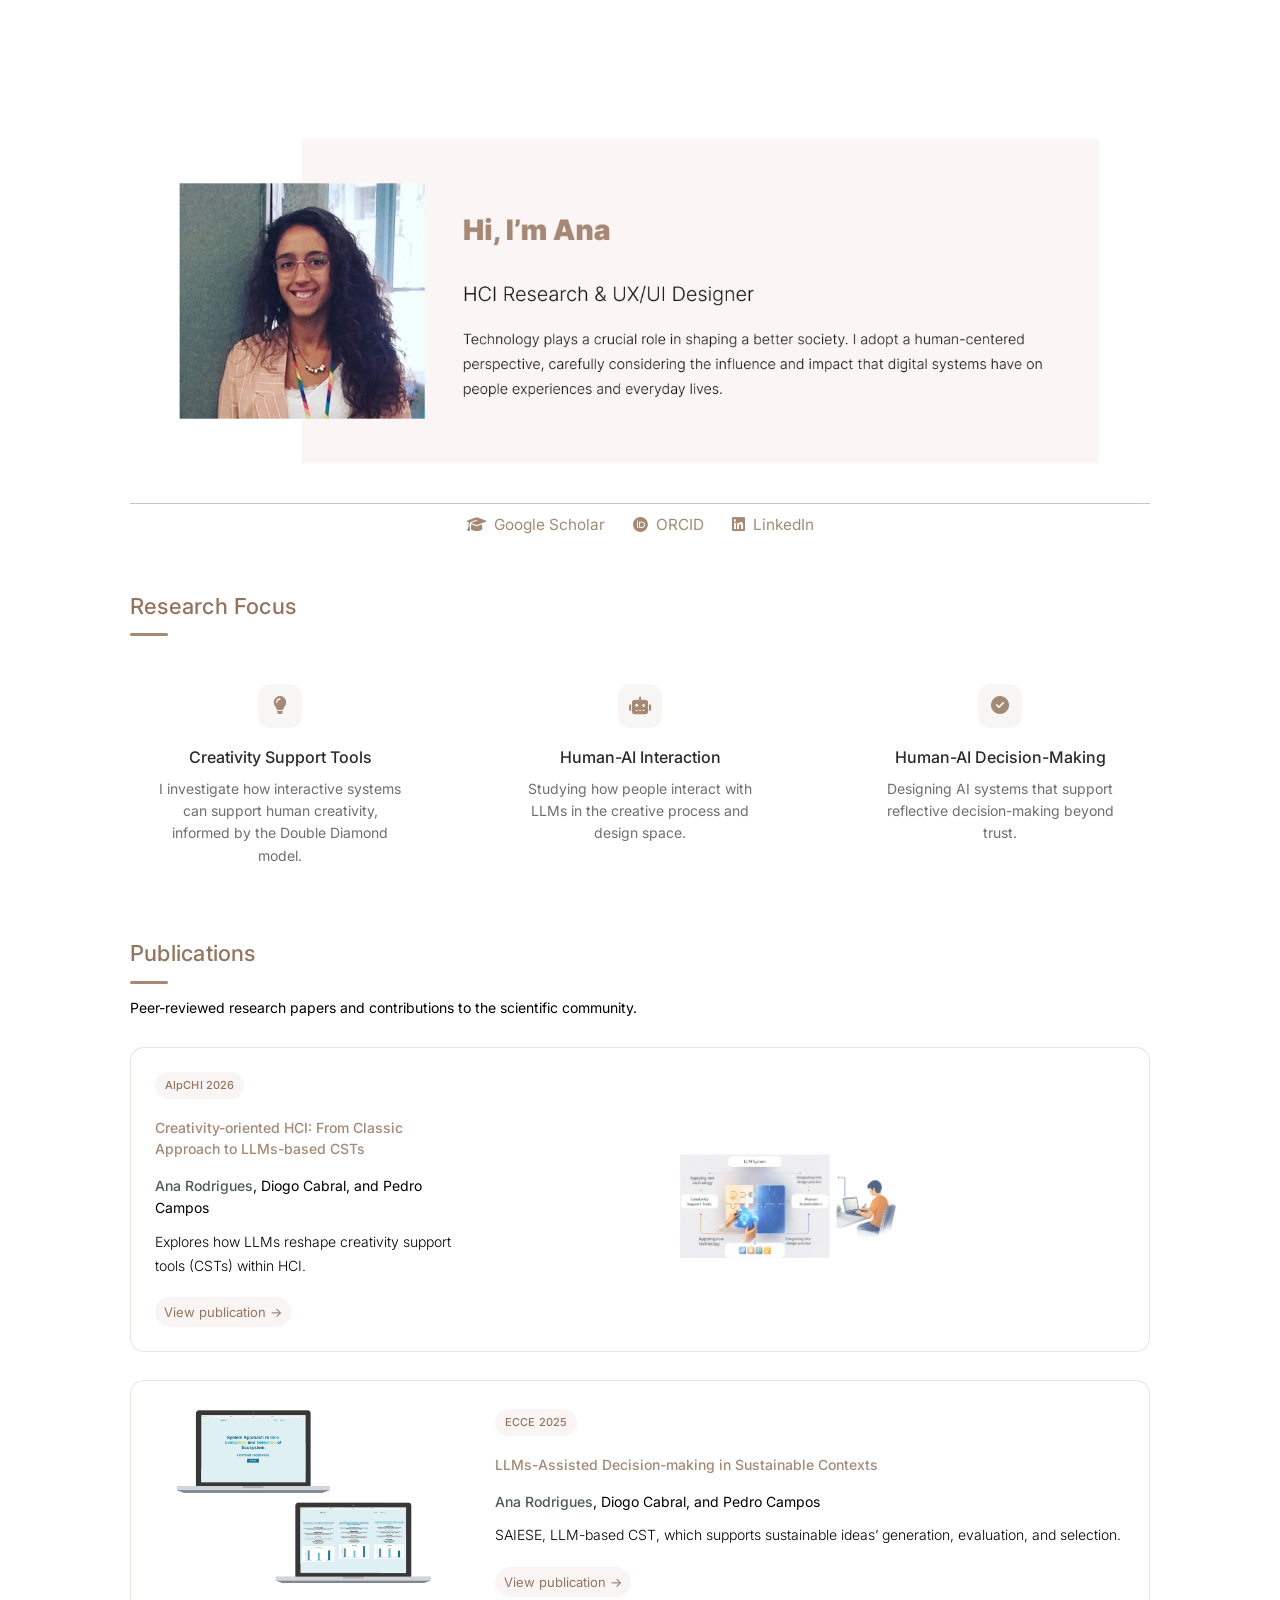
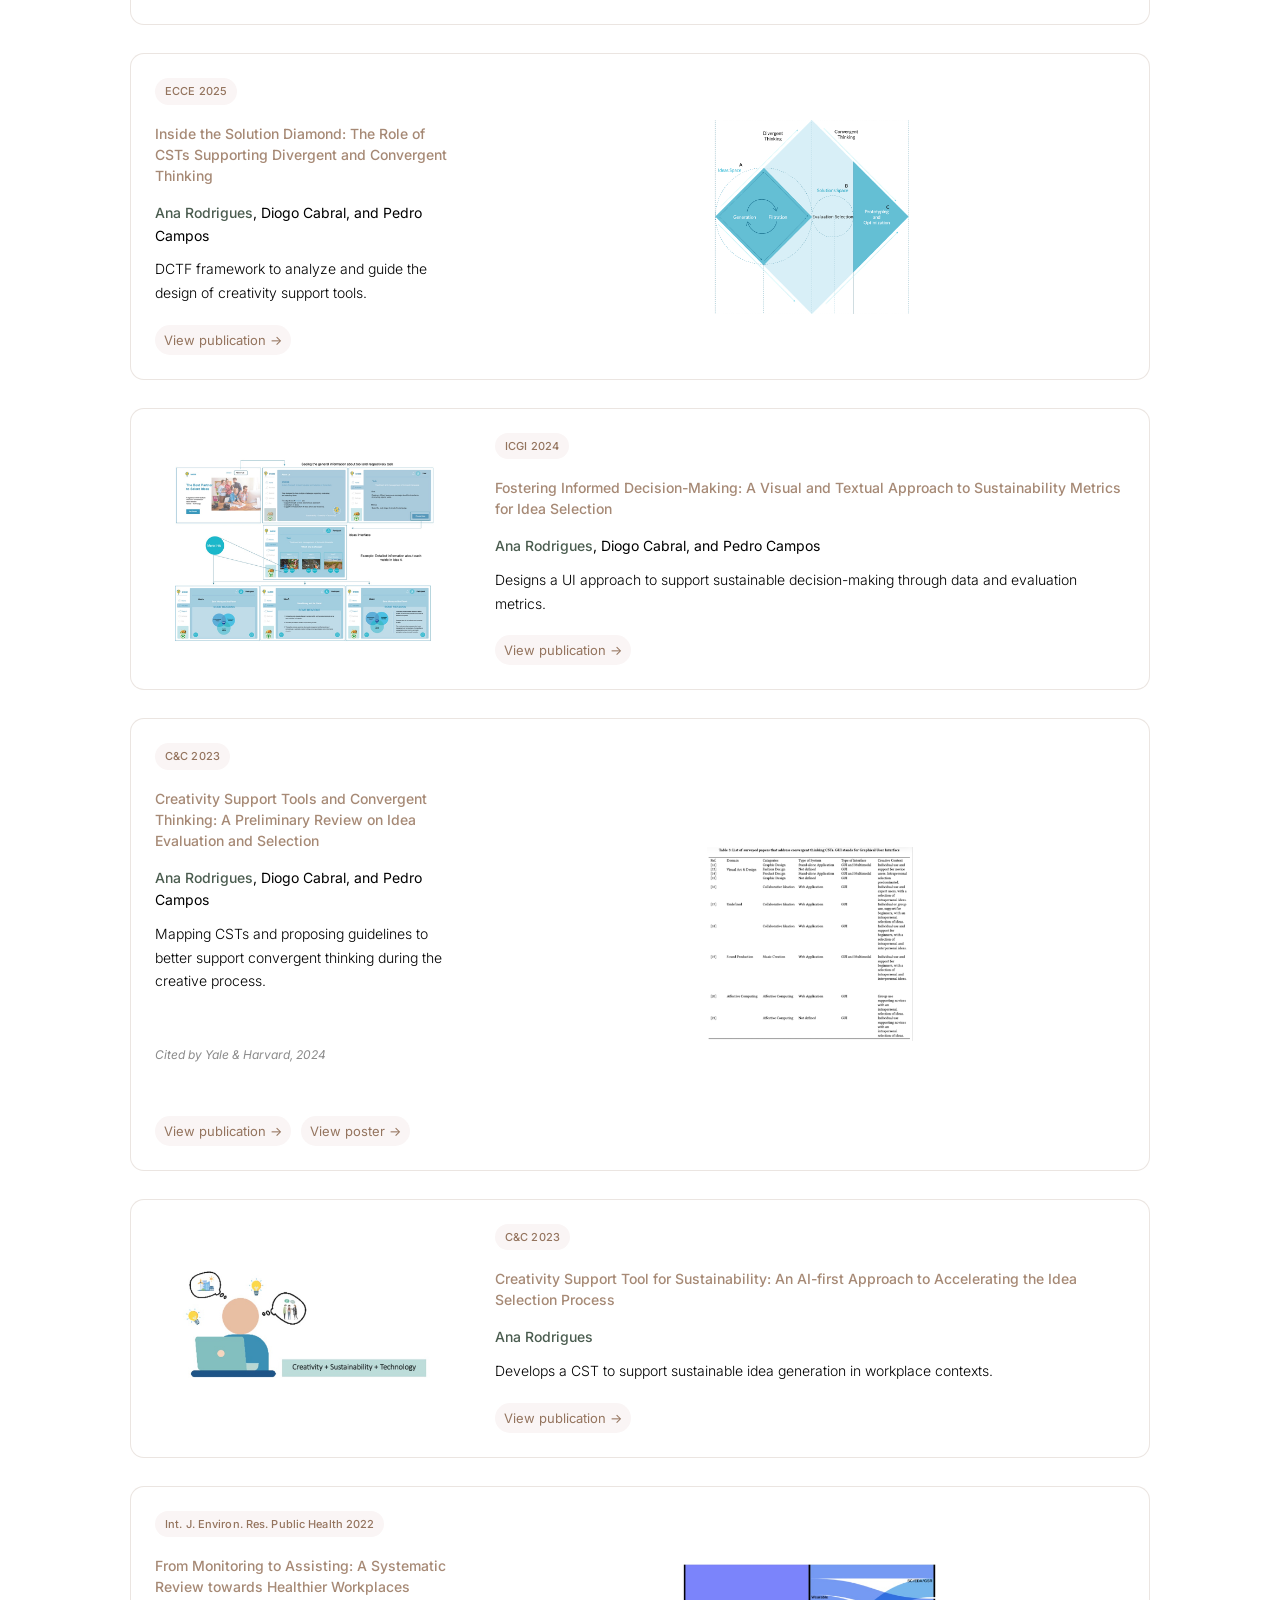
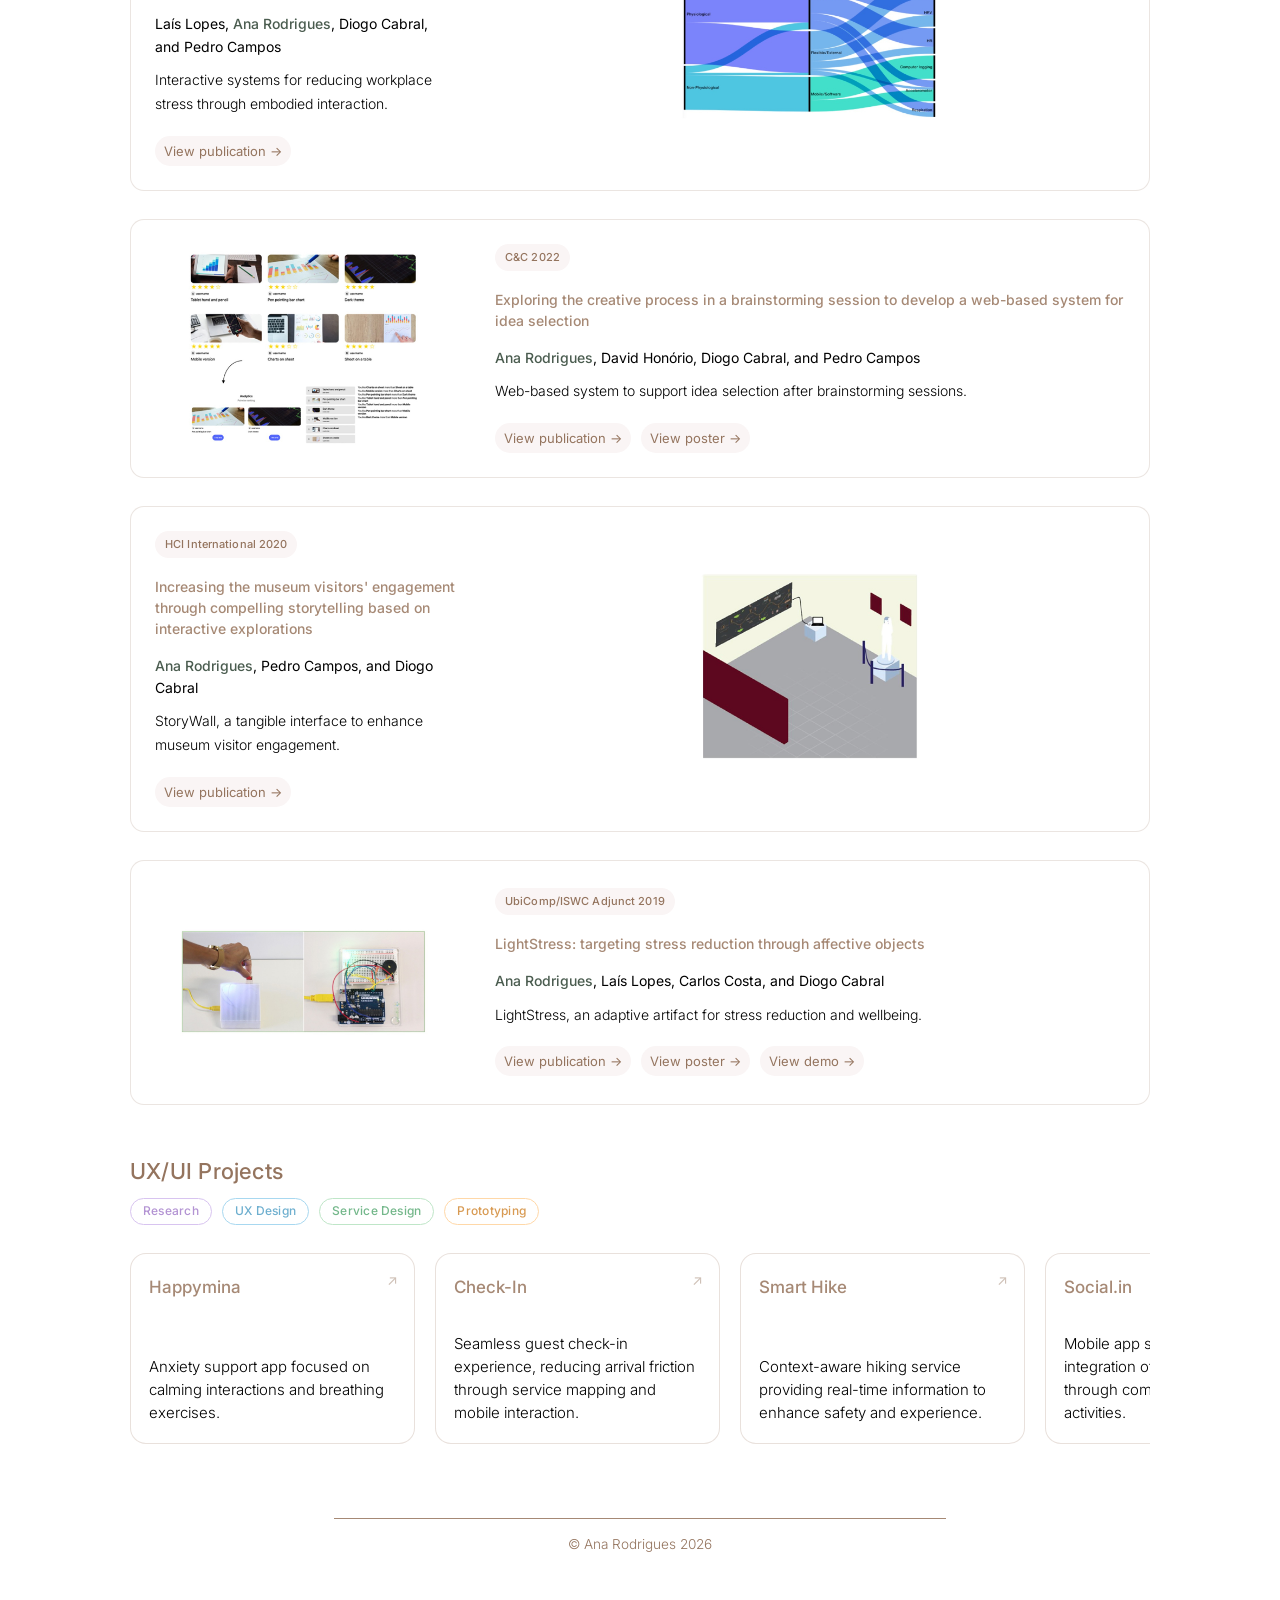
==== index.html @ 6deb4f83 "Update index.html" ====
<!DOCTYPE html>
<html lang="en">
<head>
<meta charset="UTF-8">
<meta name="viewport" content="width=device-width, initial-scale=1.0">

<link rel="icon" type="image/png" href="/favicon.png">

<title>Ana Rodrigues</title>

<link rel="stylesheet" href="https://cdnjs.cloudflare.com/ajax/libs/font-awesome/6.5.0/css/all.min.css">
<link href="https://fonts.googleapis.com/css2?family=Inter:wght@200;300;400;500;600&display=swap" rel="stylesheet">

<style>
*{
  box-sizing: border-box;
}

body{
  font-family: "Inter", sans-serif;
  font-weight: 400;
  color: #2b2b2b;
  max-width: 1100px;
  margin: 0 auto;
  padding: 70px 40px 90px;
  line-height: 1.7;
  background-color: #ffffff;
}

.container{
  padding: 0;
}

.bio-image{
  width: 100%;
  display: flex;
  justify-content: center;
  margin-bottom: 10px;
}

.bio-image img{
  max-width: 100%;
  height: auto;
  display: block;
  border-radius: 8px;
}

.social-links{
  display: flex;
  justify-content: center;
  align-items: center;
  gap: 28px;
  margin-top: 6px;
  margin-bottom: 50px;
  padding-top: 8px;
  border-top: 1px solid rgba(166, 137, 117, 0.5);
  font-size: 0.96rem;
  flex-wrap: wrap;
}

.social-links a{
  display: flex;
  align-items: center;
  gap: 8px;
  text-decoration: none;
  color: #A68975;
  transition: opacity 0.2s ease, transform 0.15s ease;
}

.social-links a:hover{
  opacity: 0.75;
  transform: translateY(-2px);
}

.social-links i{
  color: #A68975;
}

.research-focus{
  margin-top: 80px;
}

.research-grid{
  display: grid;
  grid-template-columns: repeat(3, 1fr);
  gap: 60px;
  margin-top: 30px;
  margin-bottom: 50px;
}

.research-item{
  text-align: center;
  padding: 18px 22px;
}

.research-icon{
  width: 44px;
  height: 44px;
  margin: 0 auto 12px auto;
  border-radius: 12px;
  background: rgba(166, 137, 117, 0.08);
  display: flex;
  align-items: center;
  justify-content: center;
}

.research-icon i{
  font-size: 18px;
  color: #A68975;
}

.research-item h3{
  /*margin: 12px 0 8px 0;*/
  font-size: 16px;
  font-weight: 500;
  color: #2b2b2b;
  margin-bottom: 6px;
}

.research-item p{
  font-size: 14px;
  color: #6f6f6f;
  line-height: 1.6;
  max-width: 260px;
  margin: 0 auto; 
}
  
.section{
  margin-top: 8px;
  margin-top: 20px;
}

h2{
  margin-top: 48px;
  margin-bottom: 8px;
  color: #94745E;
  font-size: 22px;
  font-weight: 500;
  letter-spacing: 0.01em;
}

.section-title-line{
  width: 38px;
  height: 3px;
  background: #A68975;
  margin: 0px 0 12px 0;
  border-radius: 2px;
  }

p{
  margin-bottom: 16px;
}

.publications-intro{
  /*max-width: 360px;*/
  margin: 0 0 28px 0;
  font-size: 14px;
  line-height: 1.7;
  color: #000;
}

.publication-item{
  display: grid;
  grid-template-columns: 300px 1fr;
  gap: 40px;
  align-items: center;
  margin: 0 0 28px 0;
  padding: 24px;
  border: 1px solid rgba(166, 137, 117, 0.22);
  border-radius: 14px;
  background: #ffffff;
}
  
.publication-item:nth-of-type(even) .publication-image{
  order: 2;
}

.publication-item:nth-of-type(even) .publication-text{
  order: 1;
}

.publication-image{
  display: flex;
  justify-content: center;
  align-items: center;
  min-height: 180px;
}

.publication-image img{
  width: 260px;
  max-width: 100%;
  height: auto;
}

.publication-text{
  display: flex;
  flex-direction: column;
  justify-content: center;
  gap: 6px;
}

.publication-title{
  margin: 0 0 10px 0;
  font-size: 14px;
  font-weight: 500;
  color: #A68975;
  line-height: 1.5;
}

.publication-authors{
  margin: 0 0 4px 0;
  font-size: 14px;
  font-weight: 400;
  color: #000000;
  line-height: 1.6;
}

.publication-authors .me{
  color: #4a5c4f;
  font-weight: 500;
}

.publication-venue{
  display: inline-block;
  width: fit-content;
  margin: 0 0 12px 0;
  padding: 4px 10px;
  border-radius: 999px;
  background: #FAF5F5;
  color: #94745E;
  font-size: 11px;
  font-weight: 500;
  letter-spacing: 0.01em;
}

.publication-description{
  margin: 0 0 14px 0;
  font-size: 14px;
  font-weight: 300;
  line-height: 1.7;
  color: #000000;
}

.publication-links{
  display: flex;
  gap: 10px;
  flex-wrap: wrap;
  align-items: center;
}

.publication-links a{
  font-size: 13px;
  text-decoration: none;
  padding: 4px 9px;
  border-radius: 20px;
  background: #FAF5F5;
  color: #94745E;
  transition: background 0.2s ease, transform 0.2s ease;
}

.publication-links a:hover{
  background: #efe8e3;
  transform: translateY(-1px);
}

.citation-note{
  display: inline-block;
  margin: 0 0 12px 0;
  font-size: 12px;
  line-height: 1.5;
  font-style: italic;
  color: #8b8b8b;
  text-decoration: none;
}

.projects-tags-top{
  display: flex;
  gap: 10px;
  flex-wrap: wrap;
  margin-bottom: 22px;
}

.tag-label{
  position: relative;
  display: inline-flex;
  align-items: center;
  padding: 5px 12px;
  border-radius: 999px;
  font-size: 12px;
  font-weight: 500;
  letter-spacing: 0.02em;
  border: 1px solid;
  background: transparent;
  line-height: 1.2;
  cursor: default;
}

.tag-research{
  color: #B393D3;
  border-color: #D8C4F0;
}

.tag-design{
  color: #6EAFCF;
  border-color: #A8D8F0;
}

.tag-service{
  color: #73B78A;
  border-color: #BFE6C8;
}

.tag-prototype{
  color: #D89A52;
  border-color: #FFD8A8;
}

.tag-tooltip{
  position: absolute;
  top: calc(100% + 8px);
  left: 50%;
  transform: translateX(-50%);
  background: #2b2b2b;
  color: #ffffff;
  font-size: 11px;
  font-weight: 400;
  line-height: 1.4;
  padding: 8px 10px;
  border-radius: 8px;
  white-space: nowrap;
  opacity: 0;
  visibility: hidden;
  pointer-events: none;
  transition: opacity 0.2s ease, visibility 0.2s ease;
  z-index: 10;
}

.tag-tooltip::before{
  content: "";
  position: absolute;
  bottom: 100%;
  left: 50%;
  transform: translateX(-50%);
  border-width: 5px;
  border-style: solid;
  border-color: transparent transparent #2b2b2b transparent;
}

.tag-label:hover .tag-tooltip{
  opacity: 1;
  visibility: visible;
}

.projects-grid{
  display: flex;
  gap: 20px;
  overflow-x: auto;
  padding: 6px 4px 14px 4px;
  scroll-snap-type: x mandatory;
  scrollbar-width: none;
  cursor: grab;
}

.projects-grid:active{
  cursor: grabbing;
}

.projects-grid::-webkit-scrollbar{
  display: none;
}

.project-card{
  min-width: 285px;
  max-width: 285px;
  min-height: 180px;
  flex: 0 0 auto;
  scroll-snap-align: start;
  padding: 22px 18px 18px;
  border: 1px solid rgba(166, 137, 117, 0.25);
  border-radius: 16px;
  background: #ffffff;
  display: flex;
  flex-direction: column;
  justify-content: space-between;
  text-decoration: none;
  color: inherit;
  position: relative;
  transition: transform 0.2s ease, border-color 0.2s ease, background 0.2s ease;
}

.project-card::after{
  content: "↗";
  font-size: 14px;
  color: #94745E;
  position: absolute;
  right: 16px;
  top: 14px;
  opacity: 0.45;
}

.project-card:hover{
  border-color: #A68975;
  transform: translateY(-4px);
  background: rgba(166, 137, 117, 0.04);
}

.project-title{
  margin: 0 0 10px 0;
  padding-right: 20px;
  font-size: 17px;
  font-weight: 500;
  color: #A68975;
  line-height: 1.35;
  text-decoration: none;
}

.project-description{
  margin: 0;
  font-weight: 300;
  font-size: 15px;
  line-height: 1.55;
  color: #000000;
  text-decoration: none;
}

.project-role{
  margin: 0 0 12px 0;
  font-size: 14px;
  font-weight: 190;
  line-height: 1.5;
  color: #97755D;
}

.project-role span{
  font-weight: 400;
  color: #A68975;
}

.project-links{
  display: flex;
  /*justify-content: center;*/
  justify-content: flex-start;
  /*gap: 8px;
  flex-wrap: wrap;*/
}

.project-links a{
  font-size: 14px;
  text-decoration: none;
  color: #94745E;
}

.project-links a:hover{
  opacity: 0.7;
}
  
.site-footer{
  margin-top: 60px;
  text-align: center;
  font-size: 0.85rem;
  color: #94745E;
  font-weight: 300;
}

.footer-line{
  width: 60%;
  height: 1px;
  background: #A68975;
  margin: 0 auto 14px auto;
}

.site-footer p{
  margin: 0;
}

@media (max-width: 820px){
  body{
    padding: 28px 18px 50px;
  }

  .container{
    padding: 0;
  }

  .publication-item{
  grid-template-columns: 200px 1fr;
  gap: 20px;
  padding: 18px;
  border: 1px solid rgba(166, 137, 117, 0.12);
  border-radius: 12px;
}

.publication-item:nth-of-type(even) .publication-image,
.publication-item:nth-of-type(even) .publication-text{
  order: initial;
}

.publication-image img{
  height: 210px;
}

.publications-intro{
  max-width: 100%;
  margin-bottom: 24px;
}

  .projects-grid{
    gap: 16px;
    padding-bottom: 10px;
  }

  .project-card{
    min-width: 260px;
    max-width: 260px;
    min-height: 170px;
    padding: 20px 16px 16px;
  }

  .project-title{
    font-size: 16px;
    padding-right: 20px;
  }

  .project-description{
    font-size: 14px;
    line-height: 1.5;
  }

  .projects-tags-top{
    gap: 8px;
    margin-bottom: 18px;
  }

  .tag-tooltip{
    display: none;
  }

  .social-links{
    gap: 16px;
    margin-bottom: 36px;
  }
}
</style>

</head>

<body>

<div class="container">
  <div class="bio-image">  
    <img src="Bio.jpg" alt="About Ana Rodrigues">
  </div>

  <div class="social-links">
    <a href="https://scholar.google.com/citations?user=56H-wT0AAAAJ" target="_blank">
      <i class="fas fa-graduation-cap"></i>
      Google Scholar
    </a>

    <a href="https://orcid.org/0000-0002-8688-3785" target="_blank">
      <i class="fab fa-orcid"></i>
      ORCID
    </a>

    <a href="https://www.linkedin.com/in/anarodrigues-hci/" target="_blank">
      <i class="fab fa-linkedin"></i>
      LinkedIn
    </a>
  </div>

  <!--<div class="research-image">
    <img src="areas.jpg" alt="Research Areas">
  </div>-->

  <div class="section research-focus">
  
    <h2>Research Focus</h2>
    <div class="section-title-line"></div>
  
    <div class="research-grid">
  
      <div class="research-item">
        <div class="research-icon">
          <i class="fas fa-lightbulb"></i>
        </div>
        <h3>Creativity Support Tools</h3>
        <p>
          I investigate how interactive systems can support human creativity, informed by the Double Diamond model.
        </p>
      </div>
  
      <div class="research-item">
        <div class="research-icon">
          <i class="fas fa-robot"></i>
        </div>
        <h3>Human-AI Interaction</h3>
        <p>
          Studying how people interact with LLMs in the creative process and design space.
        </p>
      </div>
  
      <div class="research-item">
        <div class="research-icon">
          <i class="fas fa-check-circle"></i>
        </div>
        <h3>Human-AI Decision-Making</h3>
        <p>
          Designing AI systems that support reflective decision-making beyond trust.
        </p>
      </div>
  
    </div>
  
  </div>  

  <div class="section">
    <h2>Publications</h2>
    <div class="section-title-line"></div>
    <p class="publications-intro">
      Peer-reviewed research papers and contributions to the scientific community.
    </p>
      

    <div class="publication-item">
      <div class="publication-image">
        <img src="AlpCHI/Picture 1.png" alt="AlpCHI paper thumbnail">
      </div>
      <div class="publication-text">
        <p class="publication-venue">AlpCHI 2026</p>
        <h3 class="publication-title">Creativity-oriented HCI: From Classic Approach to LLMs-based CSTs</h3>
        <p class="publication-authors"><span class="me">Ana Rodrigues</span>, Diogo Cabral, and Pedro Campos</p>
        <p class="publication-description">
          Explores how LLMs reshape creativity support tools (CSTs) within HCI.
        </p>
        <div class="publication-links">
          <a href="https://alpchi.org/wp-content/uploads/2026/02/AlpCHI2026_Creativity_Oriented_HCI_From_Classic_Approach_to_LLMs_based_CSTs.pdf" target="_blank" rel="noopener">View publication →</a>
        </div>
      </div>
    </div>

    <div class="publication-item">
      <div class="publication-image">
        <img src="Medium_Prototype/MP.jpg" alt="Medium_Prototype paper thumbnail">
      </div>
      <div class="publication-text">
        <p class="publication-venue">ECCE 2025</p>
        <h3 class="publication-title">LLMs-Assisted Decision-making in Sustainable Contexts</h3>
        <p class="publication-authors"><span class="me">Ana Rodrigues</span>, Diogo Cabral, and Pedro Campos</p>
        <p class="publication-description">
          SAIESE, LLM-based CST, which supports sustainable ideas’ generation, evaluation, and selection.
        </p>
        <div class="publication-links">
          <a href="https://doi.org/10.1145/3746175.3746188" target="_blank" rel="noopener">View publication →</a>
        </div>
      </div>
    </div>

    <div class="publication-item">
      <div class="publication-image">
        <img src="Framework/Framework.jpg" alt="Framework paper thumbnail">
      </div>
      <div class="publication-text">
        <p class="publication-venue">ECCE 2025</p>
        <h3 class="publication-title">Inside the Solution Diamond: The Role of CSTs Supporting Divergent and Convergent Thinking</h3>
        <p class="publication-authors"><span class="me">Ana Rodrigues</span>, Diogo Cabral, and Pedro Campos</p>
        <p class="publication-description">
          DCTF framework to analyze and guide the design of creativity support tools.
        </p>
        <div class="publication-links">
          <a href="https://doi.org/10.1145/3746175.3746194" target="_blank" rel="noopener">View publication →</a>
        </div>
      </div>
    </div>

    <div class="publication-item">
      <div class="publication-image">
        <img src="Medium_Prototype/Low.jpg" alt="SAISE_low paper thumbnail">
      </div>
      <div class="publication-text">
        <p class="publication-venue">ICGI 2024</p>
        <h3 class="publication-title">Fostering Informed Decision-Making: A Visual and Textual Approach to Sustainability Metrics for Idea Selection</h3>
        <p class="publication-authors"><span class="me">Ana Rodrigues</span>, Diogo Cabral, and Pedro Campos</p>
        <p class="publication-description">
          Designs a UI approach to support sustainable decision-making through data and evaluation metrics.
        </p>
        <div class="publication-links">
          <a href="https://doi.org/10.1109/ICGI64003.2024.10923803" target="_blank" rel="noopener">View publication →</a>
        </div>
      </div>
    </div>

    <div class="publication-item">
      <div class="publication-image">
        <img src="preliminary/Preliminary.jpg" alt="preliminary paper thumbnail">
      </div>
      <div class="publication-text">
        <p class="publication-venue">C&C 2023</p>
        <h3 class="publication-title">Creativity Support Tools and Convergent Thinking: A Preliminary Review on Idea Evaluation and Selection</h3>
        <p class="publication-authors"><span class="me">Ana Rodrigues</span>, Diogo Cabral, and Pedro Campos</p>
        <p class="publication-description">
          Mapping CSTs and proposing guidelines to better support convergent thinking during the creative process.
        </p>
        <br>
        <a href="https://doi.org/10.1016/j.yjoc.2024.100079" class="citation-note" target="_blank" rel="noopener">
          Cited by Yale &amp; Harvard, 2024
        </a>
        <br>
        <div class="publication-links">
          <a href="https://doi.org/10.1145/3591196.3596821" target="_blank" rel="noopener">View publication →</a>
          <a href="preliminary/Poster_CC23.pdf" target="_blank">View poster →</a>
        </div>
      </div>
    </div>

    <div class="publication-item">
      <div class="publication-image">
        <img src="GSS.jpg" alt="AI-firstApproach paper thumbnail">
      </div>
      <div class="publication-text">
        <p class="publication-venue">C&C 2023</p>
        <h3 class="publication-title">Creativity Support Tool for Sustainability: An AI-first Approach to Accelerating the Idea Selection Process</h3>
        <p class="publication-authors"><span class="me">Ana Rodrigues</span></p>
        <p class="publication-description">
          Develops a CST to support sustainable idea generation in workplace contexts.
        </p>
        <div class="publication-links">
          <a href="https://doi.org/10.1145/3591196.3596811" target="_blank" rel="noopener">View publication →</a>
        </div>
      </div>
    </div>

    <div class="publication-item">
      <div class="publication-image">
        <img src="healthierWorkplaces/InfoData.jpg" alt="healthierWorkplaces paper thumbnail">
      </div>
      <div class="publication-text">
        <p class="publication-venue">Int. J. Environ. Res. Public Health 2022</p>
        <h3 class="publication-title">From Monitoring to Assisting: A Systematic Review towards Healthier Workplaces</h3>
        <p class="publication-authors">Laís Lopes, <span class="me">Ana Rodrigues</span>, Diogo Cabral, and Pedro Campos</p>
        <p class="publication-description">
          Interactive systems for reducing workplace stress through embodied interaction.
        </p>
        <div class="publication-links">
          <a href="https://doi.org/10.3390/ijerph192316197" target="_blank" rel="noopener">View publication →</a>
        </div>
      </div>
    </div>

    <div class="publication-item">
      <div class="publication-image">
        <img src="exploring/Exploring.jpg" alt="Exploring paper thumbnail">
      </div>
      <div class="publication-text">
        <p class="publication-venue">C&C 2022</p>
        <h3 class="publication-title">Exploring the creative process in a brainstorming session to develop a web-based system for idea selection</h3>
        <p class="publication-authors"><span class="me">Ana Rodrigues</span>, David Honório, Diogo Cabral, and Pedro Campos</p>
        <p class="publication-description">
          Web-based system to support idea selection after brainstorming sessions.
        </p>
        <div class="publication-links">
          <a href="https://doi.org/10.1145/3527927.3535213" target="_blank" rel="noopener">View publication →</a>
          <a href="exploring/Poster.pdf" target="_blank">View poster →</a>
        </div>
      </div>
    </div>

    <div class="publication-item">
      <div class="publication-image">
        <img src="storytelling/MuseumProject.jpg" alt="MuseumProject paper thumbnail">
      </div>
      <div class="publication-text">
        <p class="publication-venue">HCI International 2020</p>
        <h3 class="publication-title">Increasing the museum visitors' engagement through compelling storytelling based on interactive explorations</h3>
        <p class="publication-authors"><span class="me">Ana Rodrigues</span>, Pedro Campos, and Diogo Cabral</p>
        <p class="publication-description">
          StoryWall, a tangible interface to enhance museum visitor engagement.
        </p>
        <div class="publication-links">
          <a href="https://doi.org/10.1007/978-3-030-50267-6_19" target="_blank" rel="noopener">View publication →</a>
        </div>
      </div>
    </div>

    <div class="publication-item">
      <div class="publication-image">
        <img src="lightstress/LightStress.jpg" alt="LightStress paper thumbnail">
      </div>
      <div class="publication-text">
        <p class="publication-venue">UbiComp/ISWC Adjunct 2019</p>
        <h3 class="publication-title">LightStress: targeting stress reduction through affective objects</h3>
        <p class="publication-authors"><span class="me">Ana Rodrigues</span>, Laís Lopes, Carlos Costa, and Diogo Cabral</p>
        <p class="publication-description">
          LightStress, an adaptive artifact for stress reduction and wellbeing.
        </p>
        <div class="publication-links">
          <a href="https://doi.org/10.1145/3341162.3343773" target="_blank" rel="noopener">View publication →</a>
          <a href="lightstress/poster.pdf" target="_blank">View poster →</a>
          <a href="lightstress/demo.mp4" target="_blank">View demo →</a>
        </div>
      </div>
    </div>
  </div>

  <div class="section">
    <h2>UX/UI Projects</h2>

    <div class="projects-tags-top">
      <span class="tag-label tag-research">Research<span class="tag-tooltip">user research, interviews, benchmarking</span></span>
      <span class="tag-label tag-design">UX Design<span class="tag-tooltip">interface, interaction, UX thinking</span></span>
      <span class="tag-label tag-service">Service Design<span class="tag-tooltip">journeys, stakeholders, systems</span></span>
      <span class="tag-label tag-prototype">Prototyping<span class="tag-tooltip">low/high fidelity, testing, building</span></span>
    </div>

    <div class="projects-grid">

      <a href="projects/happymina.pdf" target="_blank" class="project-card">
      <!--<div class="project-card">-->
        <h3 class="project-title">Happymina</h3>
        <p class="project-description">
          Anxiety support app focused on calming interactions and breathing exercises.
        </p>
      </a>

      <a href="projects/check-in.pdf" target="_blank" class="project-card">
      <!--<div class="project-card">-->
        <h3 class="project-title">Check-In</h3>
        <p class="project-description">
          Seamless guest check-in experience, reducing arrival friction through service mapping and mobile interaction.
        </p>
      </a>

      <a href="projects/smarthike.pdf" target="_blank" class="project-card">
      <!--<div class="project-card">-->
        <h3 class="project-title">Smart Hike</h3>
        <p class="project-description">
          Context-aware hiking service providing real-time information to enhance safety and experience.
        </p>
      </a> 

      <a href="projects/social.pdf" target="_blank" class="project-card">
      <!--<div class="project-card">-->
        <h3 class="project-title">Social.in</h3>
        <p class="project-description">
          Mobile app supporting social integration of international students through communication and shared activities.
        </p>
      </a>

      <a href="projects/4.pdf" target="_blank" class="project-card">
      <!--<div class="project-card">-->
        <h3 class="project-title">Redesign Services</h3>
        <p class="project-description">
          Cross-platform banking experience connecting desktop, mobile, and smartwatch for younger users.
        </p>
      </a>

      <a href="projects/context-food.pdf" target="_blank" class="project-card">
      <!--<div class="project-card">-->
        <h3 class="project-title">ShelfMind</h3>
        <p class="project-description">
          Smart home system providing real-time insights on food availability through sensors and contextual data.
        </p>
      </a>
      
      <a href="http://www.cee.uma.pt/edu/gamedesign/Cornea/" target="_blank" class="project-card">
        <h3 class="project-title">Cornea Entertainment Studios</h3>
        <p class="project-description">
          End-to-end design of a purpose-driven game combining physical and VR experiences for visually impaired accessibility.
        </p>
      </a>
    </div>
  </div>

  <footer class="site-footer">
    <div class="footer-line"></div>
    <p>© Ana Rodrigues 2026</p>
  </footer>
</div>

</body>

</html>
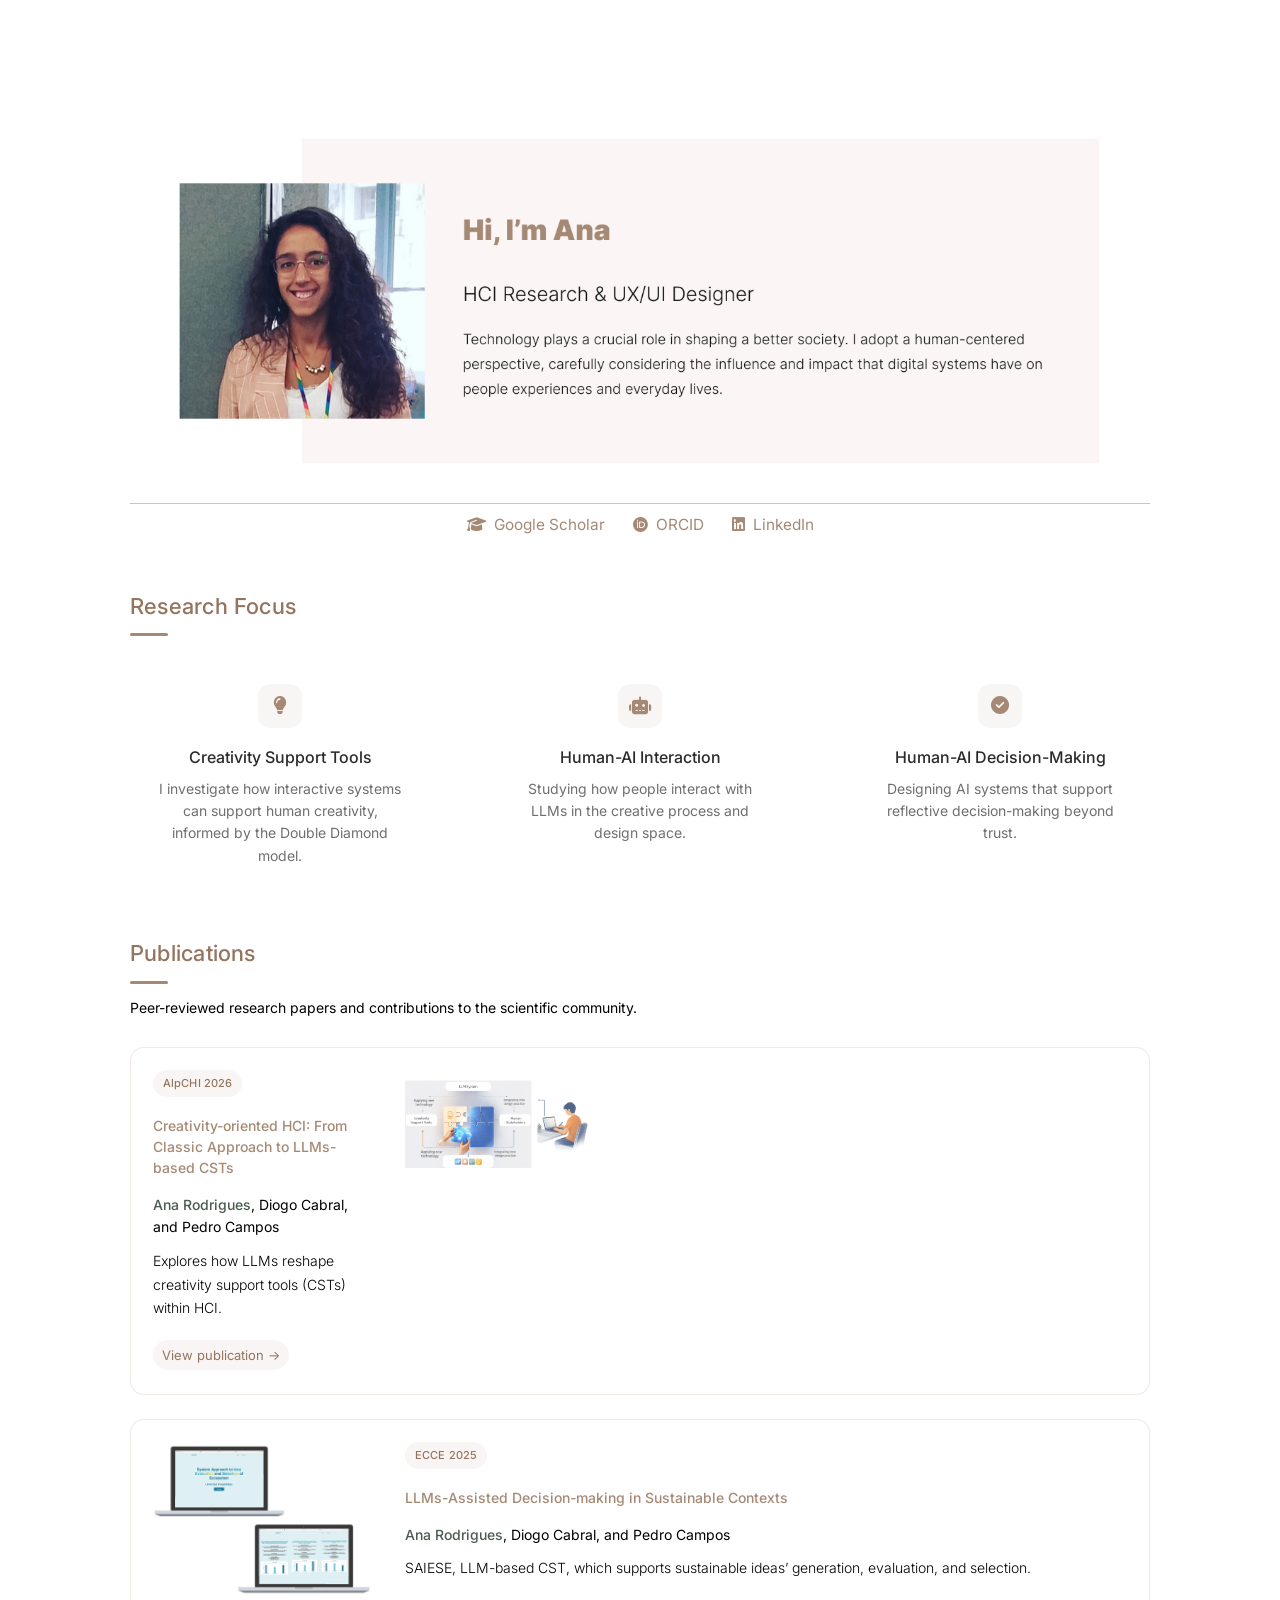
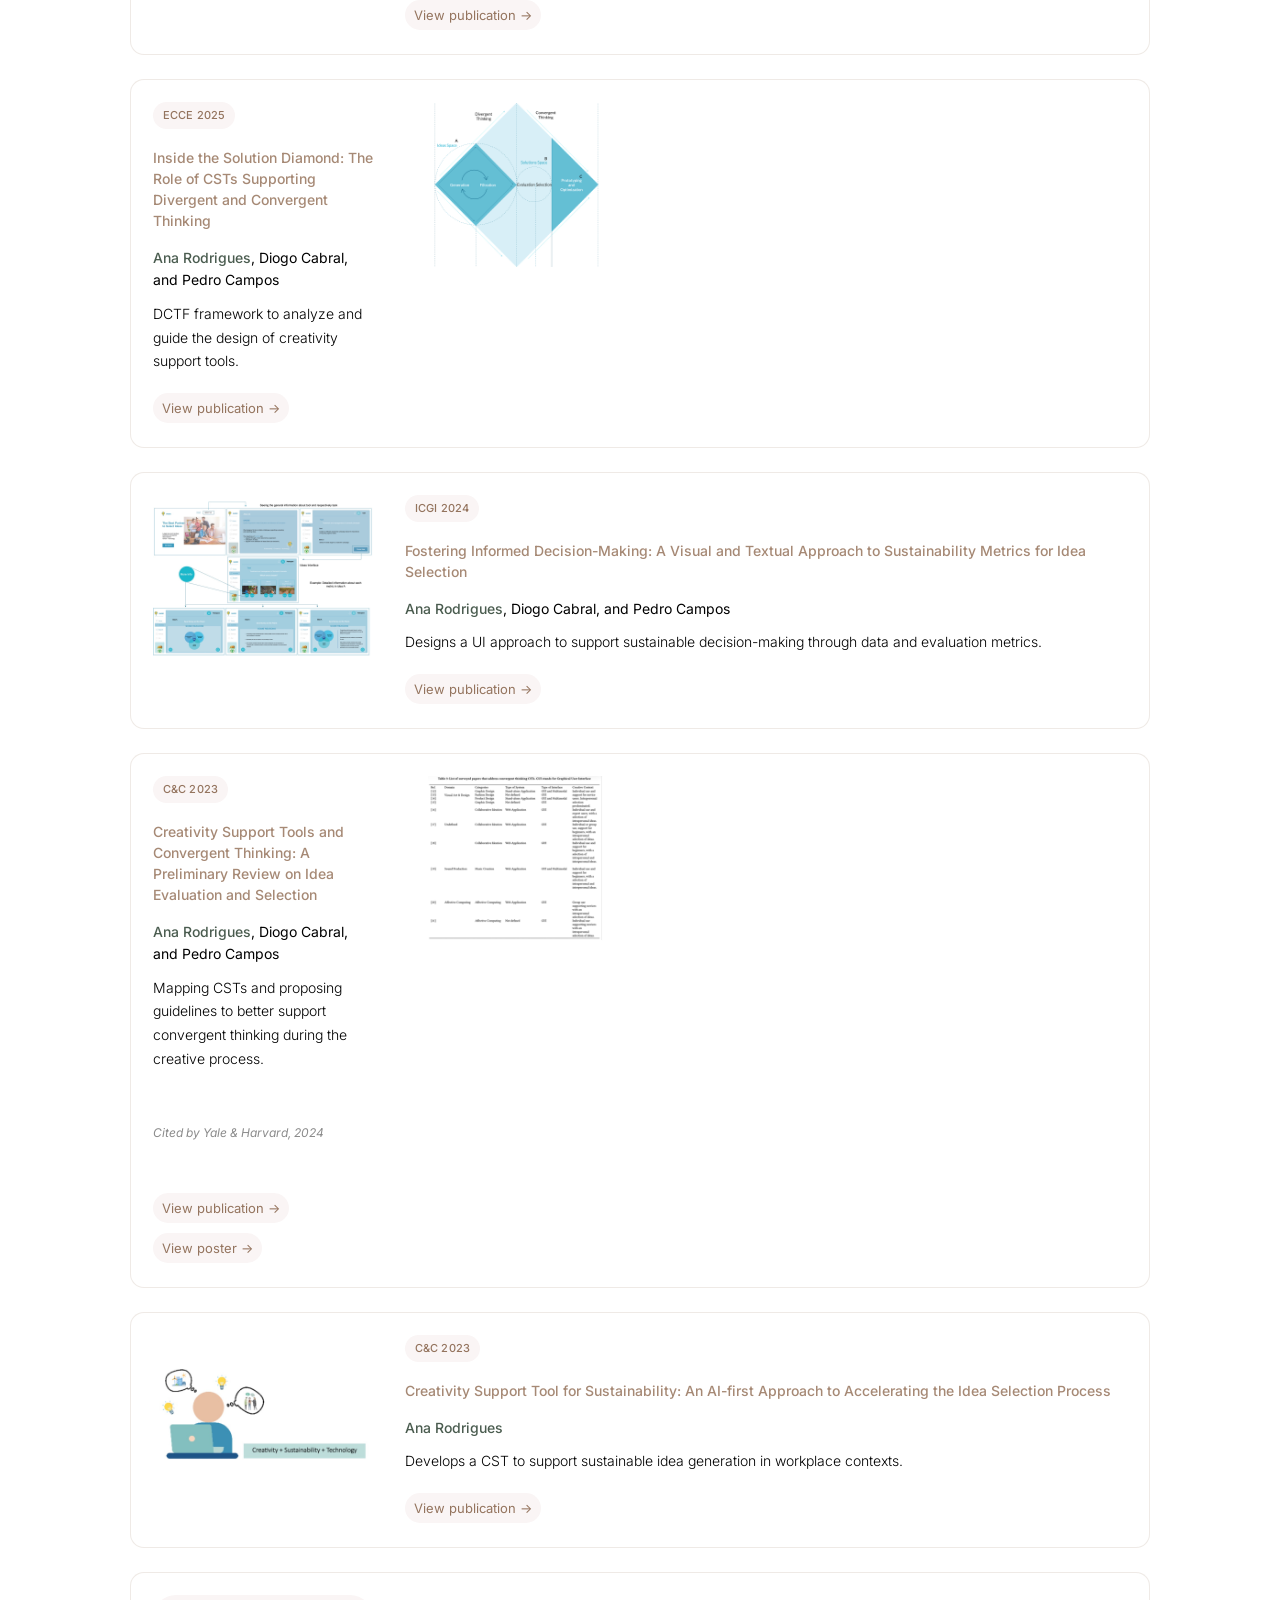
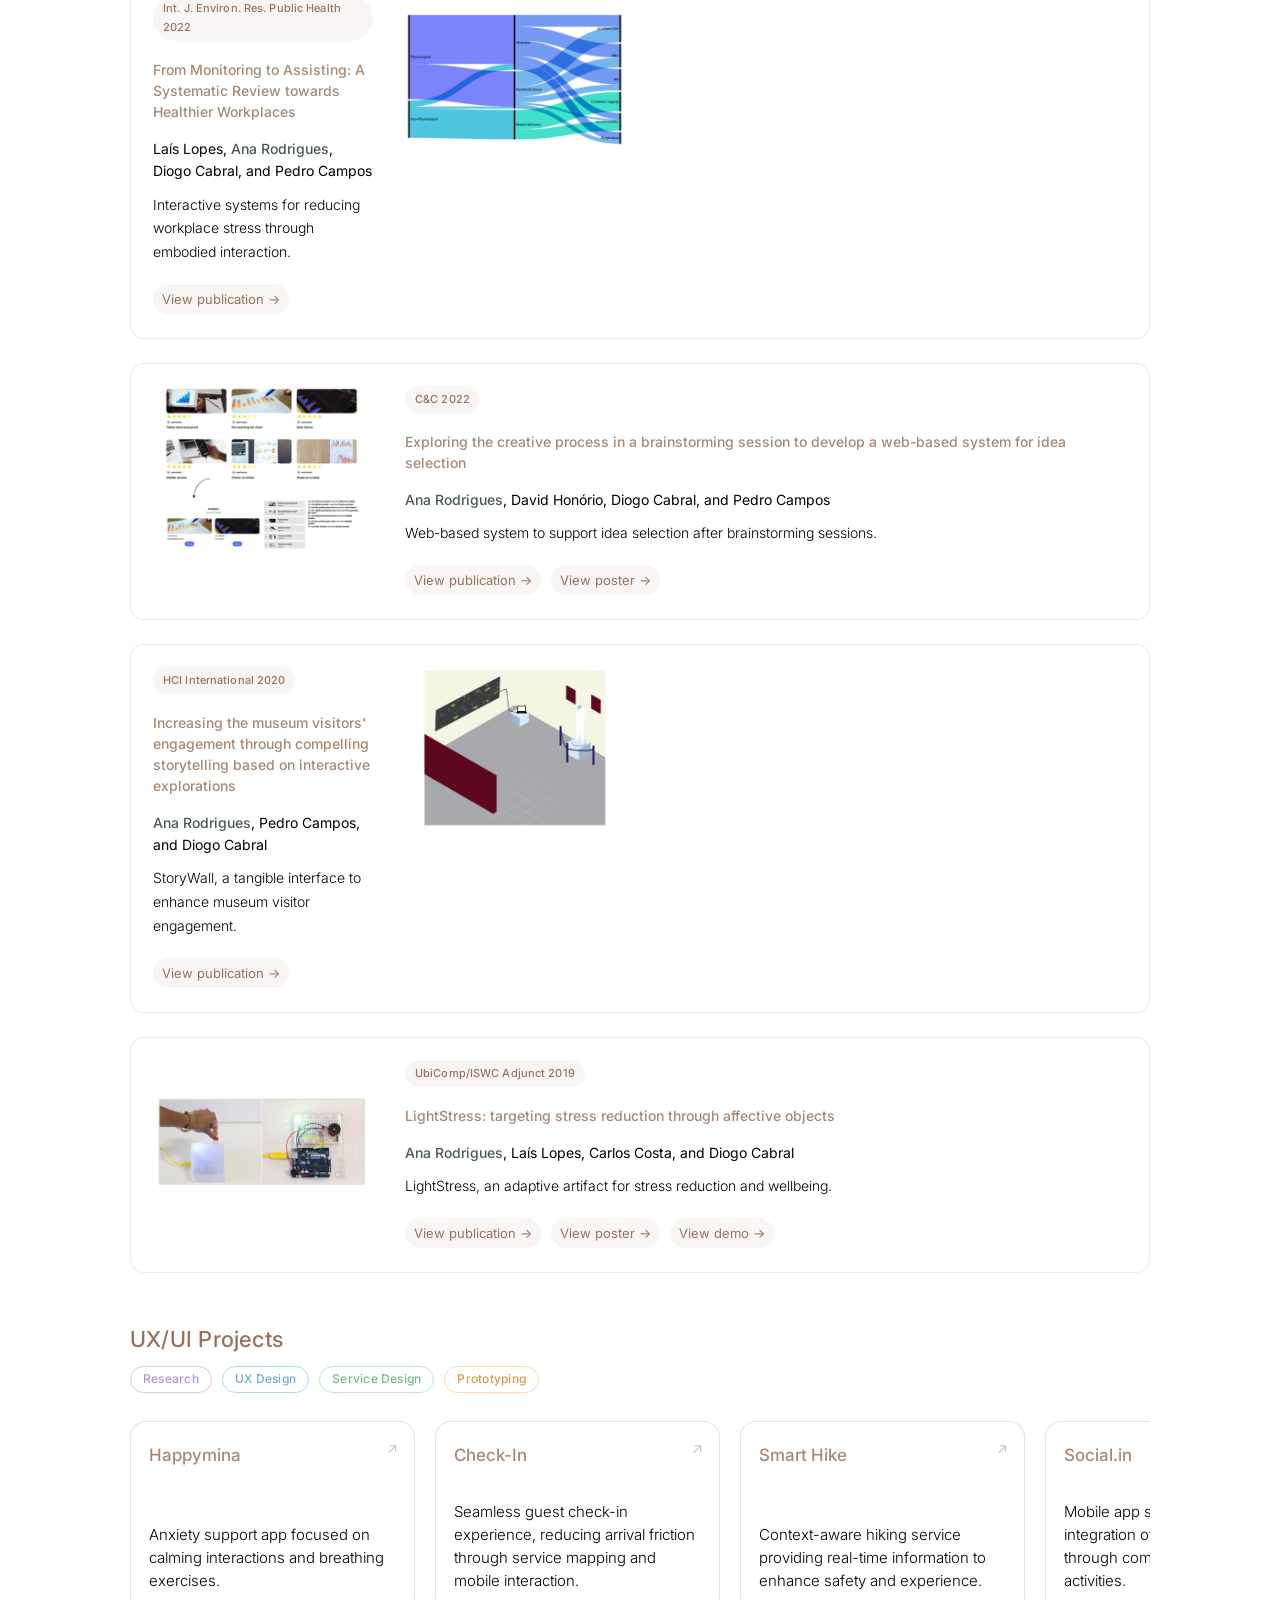
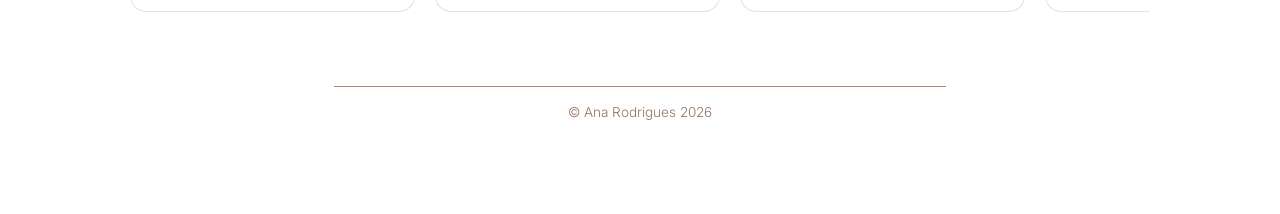
==== commit 21e3a06c: "Update index.html" ====
--- a/index.html
+++ b/index.html
@@ -161,14 +161,15 @@
 
 .publication-item{
   display: grid;
-  grid-template-columns: 300px 1fr;
-  gap: 40px;
-  align-items: center;
-  margin: 0 0 28px 0;
-  padding: 24px;
-  border: 1px solid rgba(166, 137, 117, 0.22);
+  grid-template-columns: 220px 1fr;
+  gap: 32px;
+  align-items: start;
+  margin: 0 0 24px 0;
+  padding: 22px 22px 24px 22px;
+  border: 1px solid rgba(166, 137, 117, 0.18);
   border-radius: 14px;
   background: #ffffff;
+  box-shadow: none;
 }
   
 .publication-item:nth-of-type(even) .publication-image{
@@ -180,22 +181,25 @@
 }
 
 .publication-image{
+  width: 220px;
+  min-height: 140px;
   display: flex;
   justify-content: center;
-  align-items: center;
-  min-height: 180px;
+  align-items: flex-start;
 }
 
 .publication-image img{
-  width: 260px;
+  width: 220px;
   max-width: 100%;
   height: auto;
+  display: block;
 }
 
 .publication-text{
   display: flex;
   flex-direction: column;
-  justify-content: center;
+  justify-content: flex-start;
+  align-self: start;
   gap: 6px;
 }
 
@@ -483,11 +487,10 @@
   }
 
   .publication-item{
-  grid-template-columns: 200px 1fr;
-  gap: 20px;
+  grid-template-columns: 1fr;
+  gap: 18px;
   padding: 18px;
-  border: 1px solid rgba(166, 137, 117, 0.12);
-  border-radius: 12px;
+  align-items: start;
 }
 
 .publication-item:nth-of-type(even) .publication-image,
@@ -495,8 +498,17 @@
   order: initial;
 }
 
+.publication-image{
+  width: 100%;
+  min-height: auto;
+  justify-content: flex-start;
+  align-items: flex-start;
+}
+
 .publication-image img{
-  height: 210px;
+  width: 200px;
+  max-width: 100%;
+  height: auto;
 }
 
 .publications-intro{
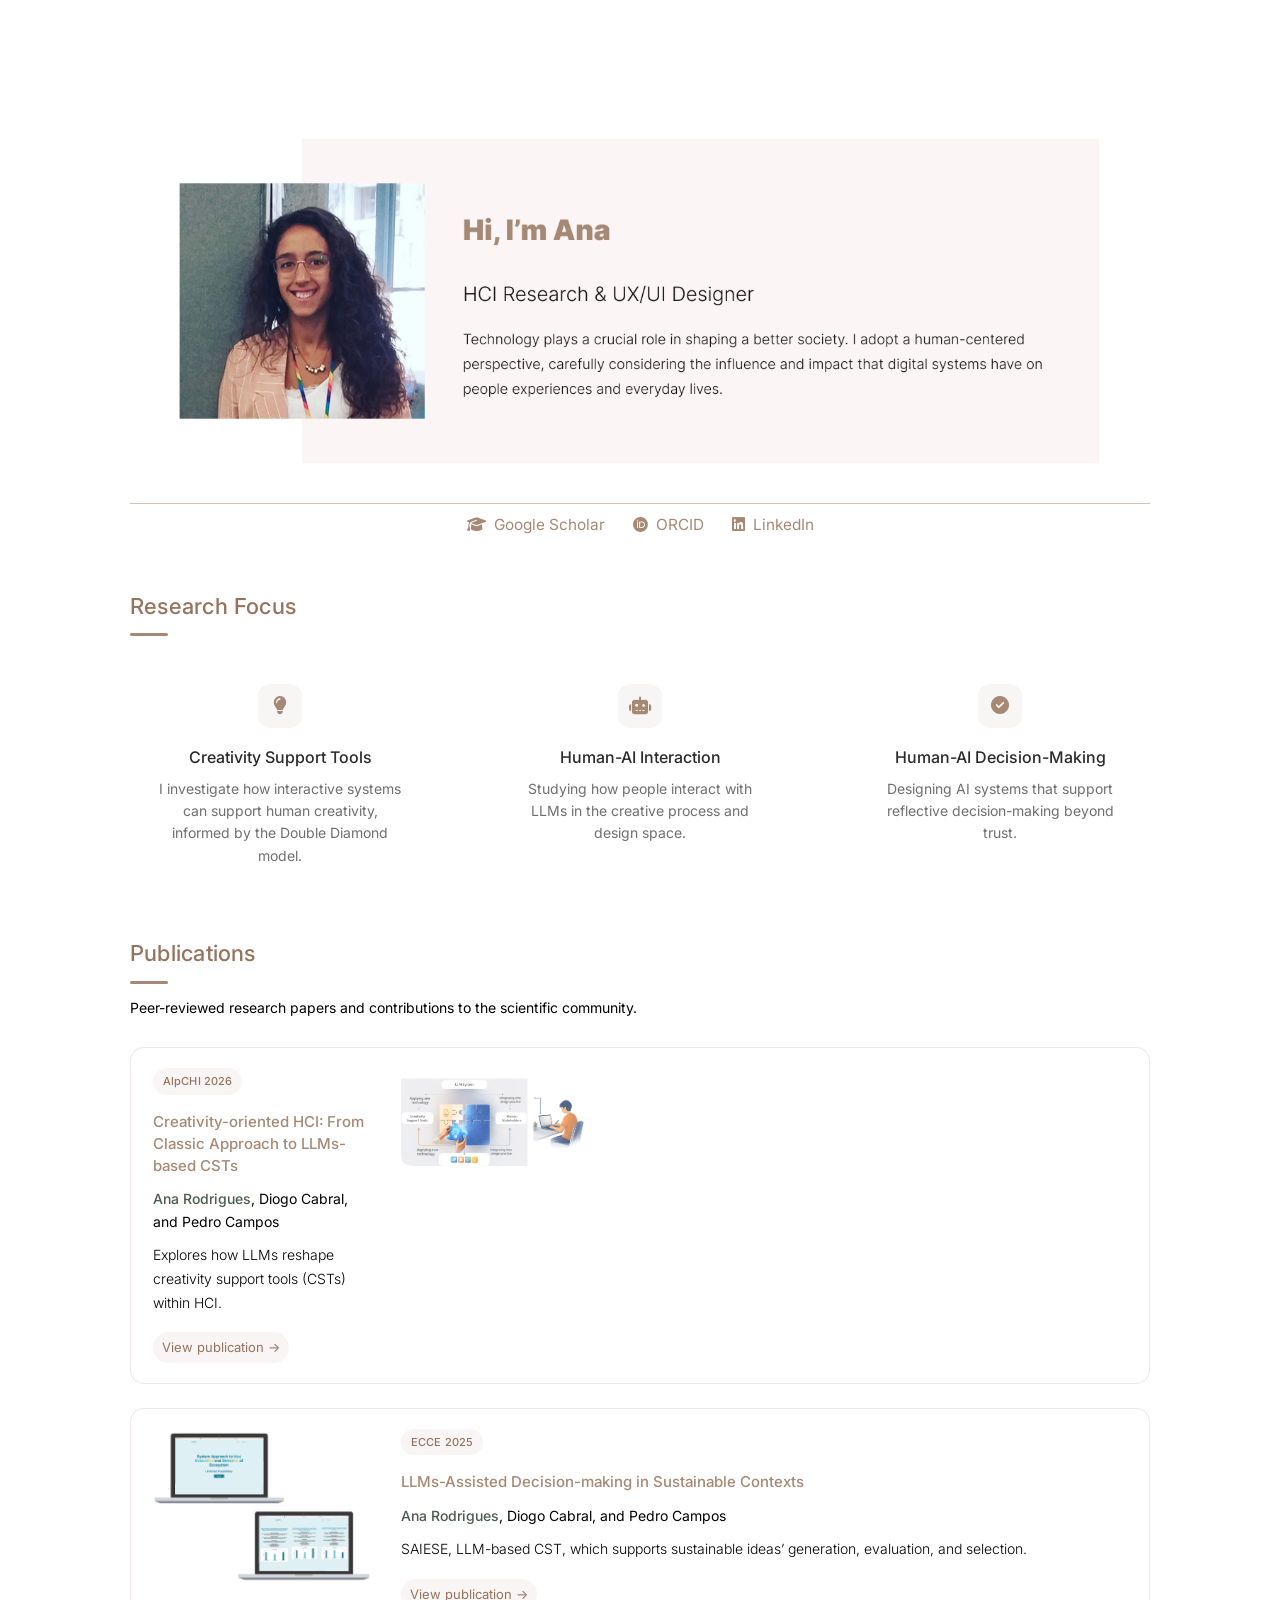
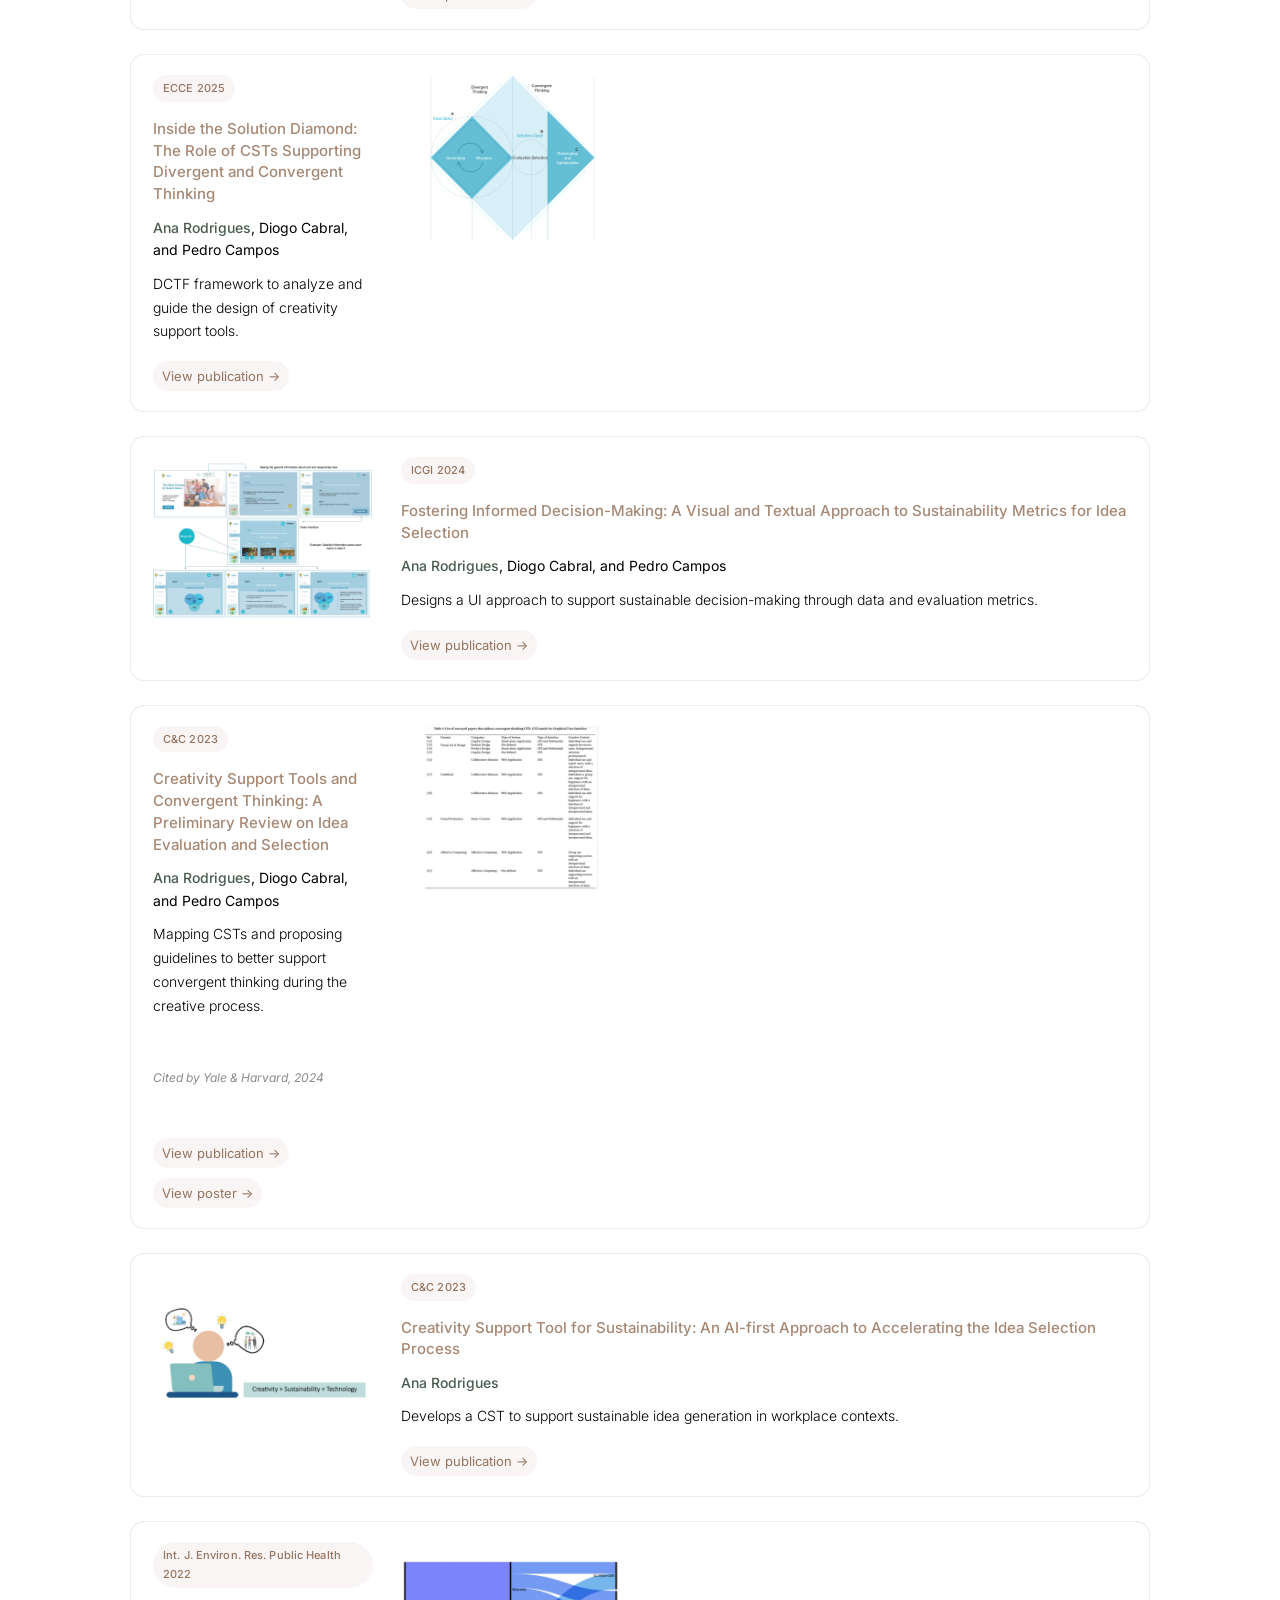
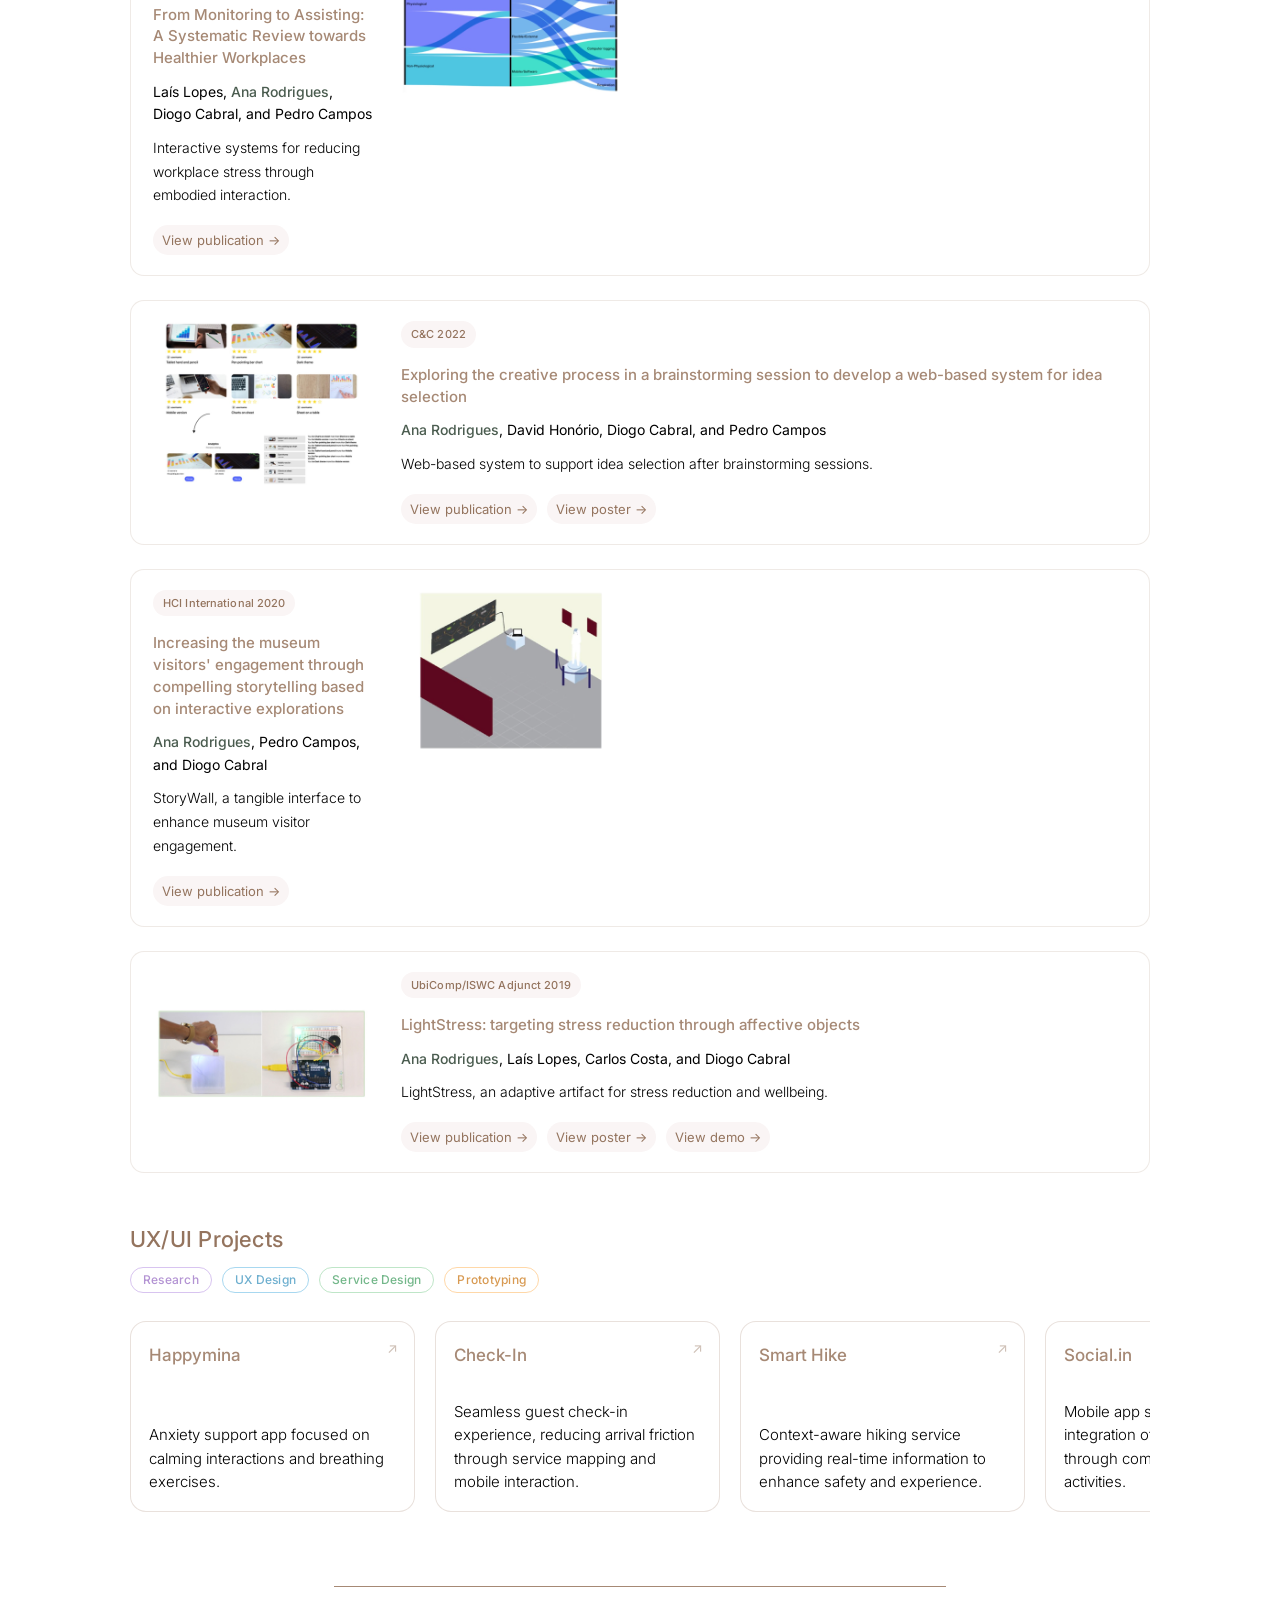
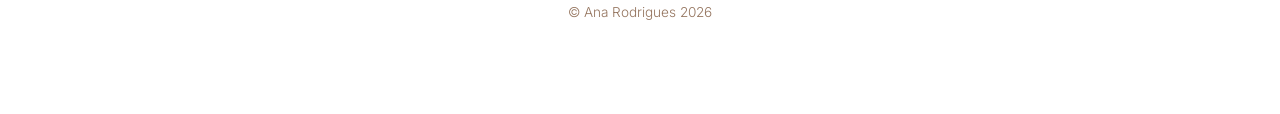
==== commit b255d24b: "Update index.html" ====
--- a/index.html
+++ b/index.html
@@ -152,7 +152,6 @@
 }
 
 .publications-intro{
-  /*max-width: 360px;*/
   margin: 0 0 28px 0;
   font-size: 14px;
   line-height: 1.7;
@@ -162,14 +161,13 @@
 .publication-item{
   display: grid;
   grid-template-columns: 220px 1fr;
-  gap: 32px;
+  gap: 28px;
   align-items: start;
   margin: 0 0 24px 0;
-  padding: 22px 22px 24px 22px;
+  padding: 20px 22px;
   border: 1px solid rgba(166, 137, 117, 0.18);
   border-radius: 14px;
-  background: #ffffff;
-  box-shadow: none;
+  background: #fff;
 }
   
 .publication-item:nth-of-type(even) .publication-image{
@@ -193,29 +191,29 @@
   max-width: 100%;
   height: auto;
   display: block;
+  border-radius: 10px;
 }
 
 .publication-text{
   display: flex;
   flex-direction: column;
-  justify-content: flex-start;
   align-self: start;
   gap: 6px;
 }
 
 .publication-title{
-  margin: 0 0 10px 0;
-  font-size: 14px;
+  margin: 0 0 6px 0;
+  font-size: 15px;
   font-weight: 500;
   color: #A68975;
-  line-height: 1.5;
+  line-height: 1.45;
 }
 
 .publication-authors{
   margin: 0 0 4px 0;
   font-size: 14px;
   font-weight: 400;
-  color: #000000;
+  color: #000;
   line-height: 1.6;
 }
 
@@ -227,7 +225,7 @@
 .publication-venue{
   display: inline-block;
   width: fit-content;
-  margin: 0 0 12px 0;
+  margin: 0 0 10px 0;
   padding: 4px 10px;
   border-radius: 999px;
   background: #FAF5F5;
@@ -238,11 +236,11 @@
 }
 
 .publication-description{
-  margin: 0 0 14px 0;
+  margin: 0 0 12px 0;
   font-size: 14px;
   font-weight: 300;
   line-height: 1.7;
-  color: #000000;
+  color: #000;
 }
 
 .publication-links{
@@ -487,10 +485,10 @@
   }
 
   .publication-item{
-  grid-template-columns: 1fr;
-  gap: 18px;
-  padding: 18px;
-  align-items: start;
+    grid-template-columns: 1fr;
+    gap: 18px;
+    padding: 18px;
+    align-items: start;
 }
 
 .publication-item:nth-of-type(even) .publication-image,
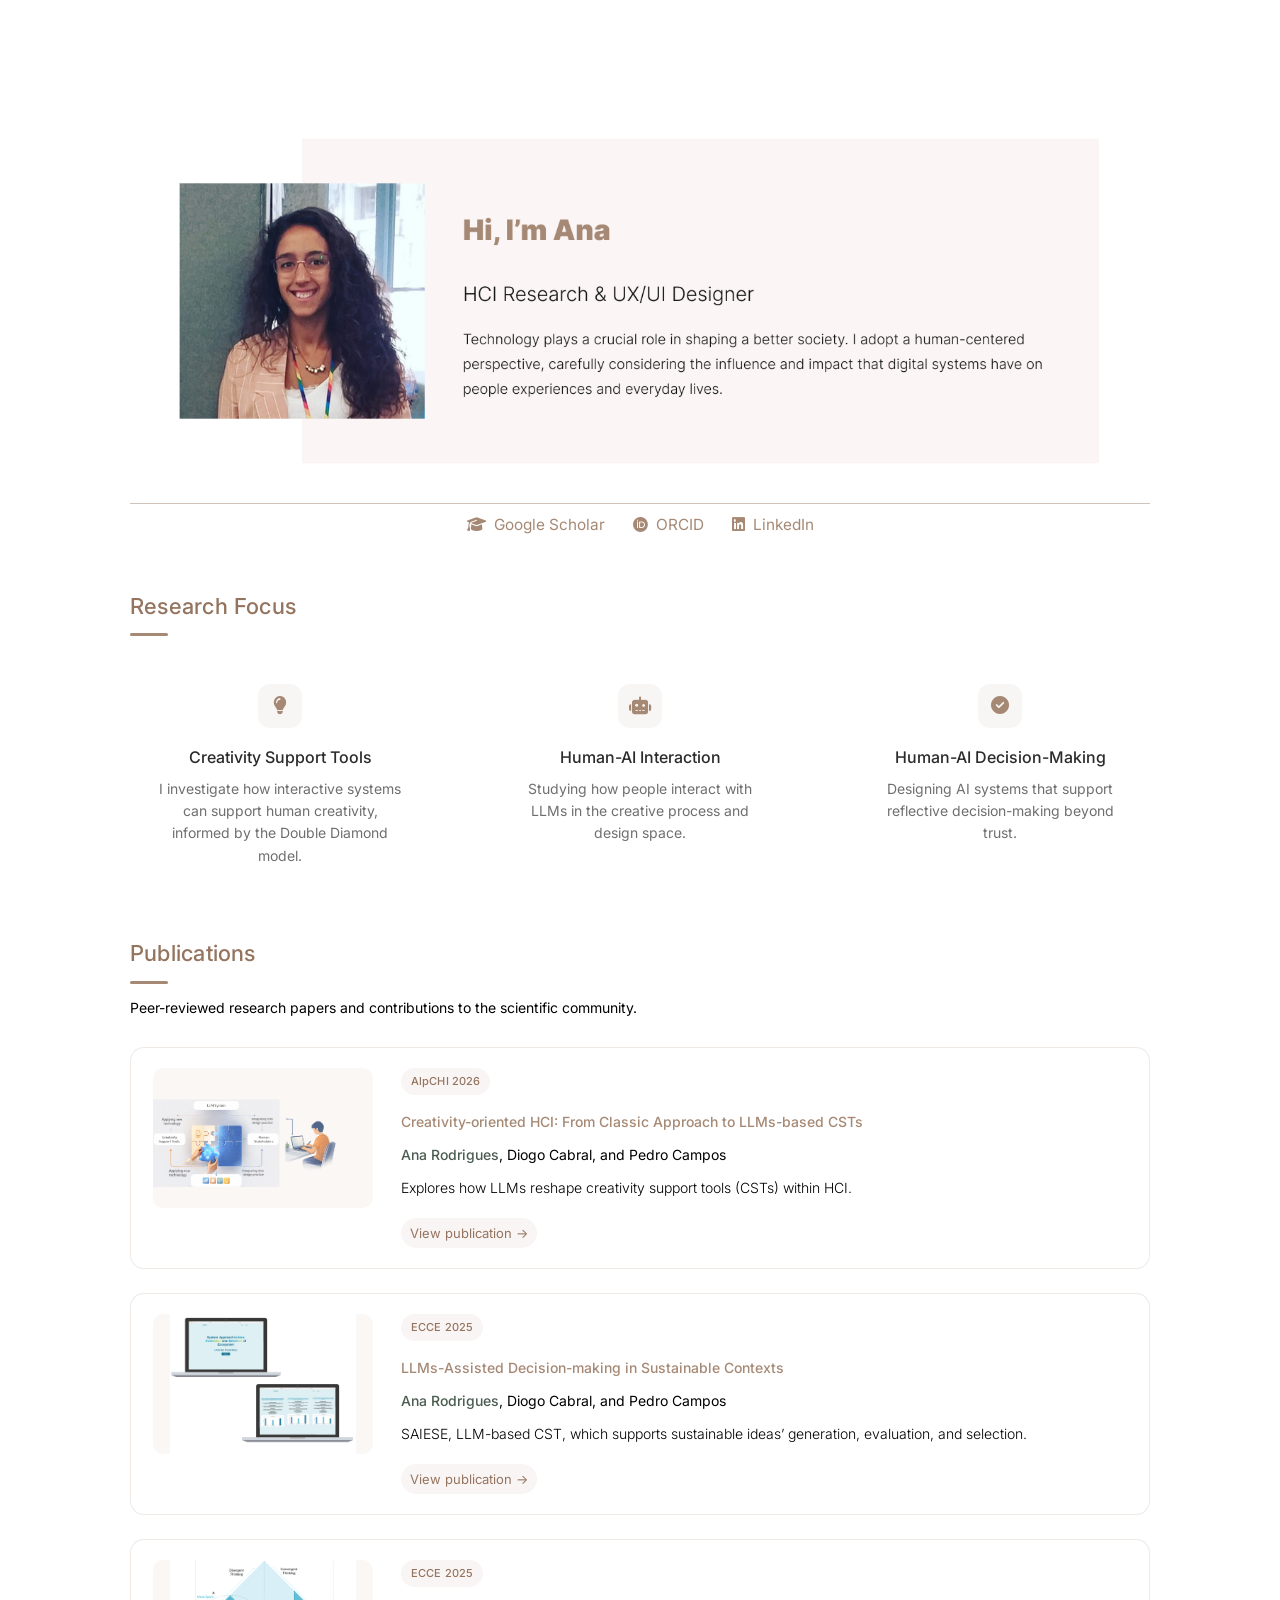
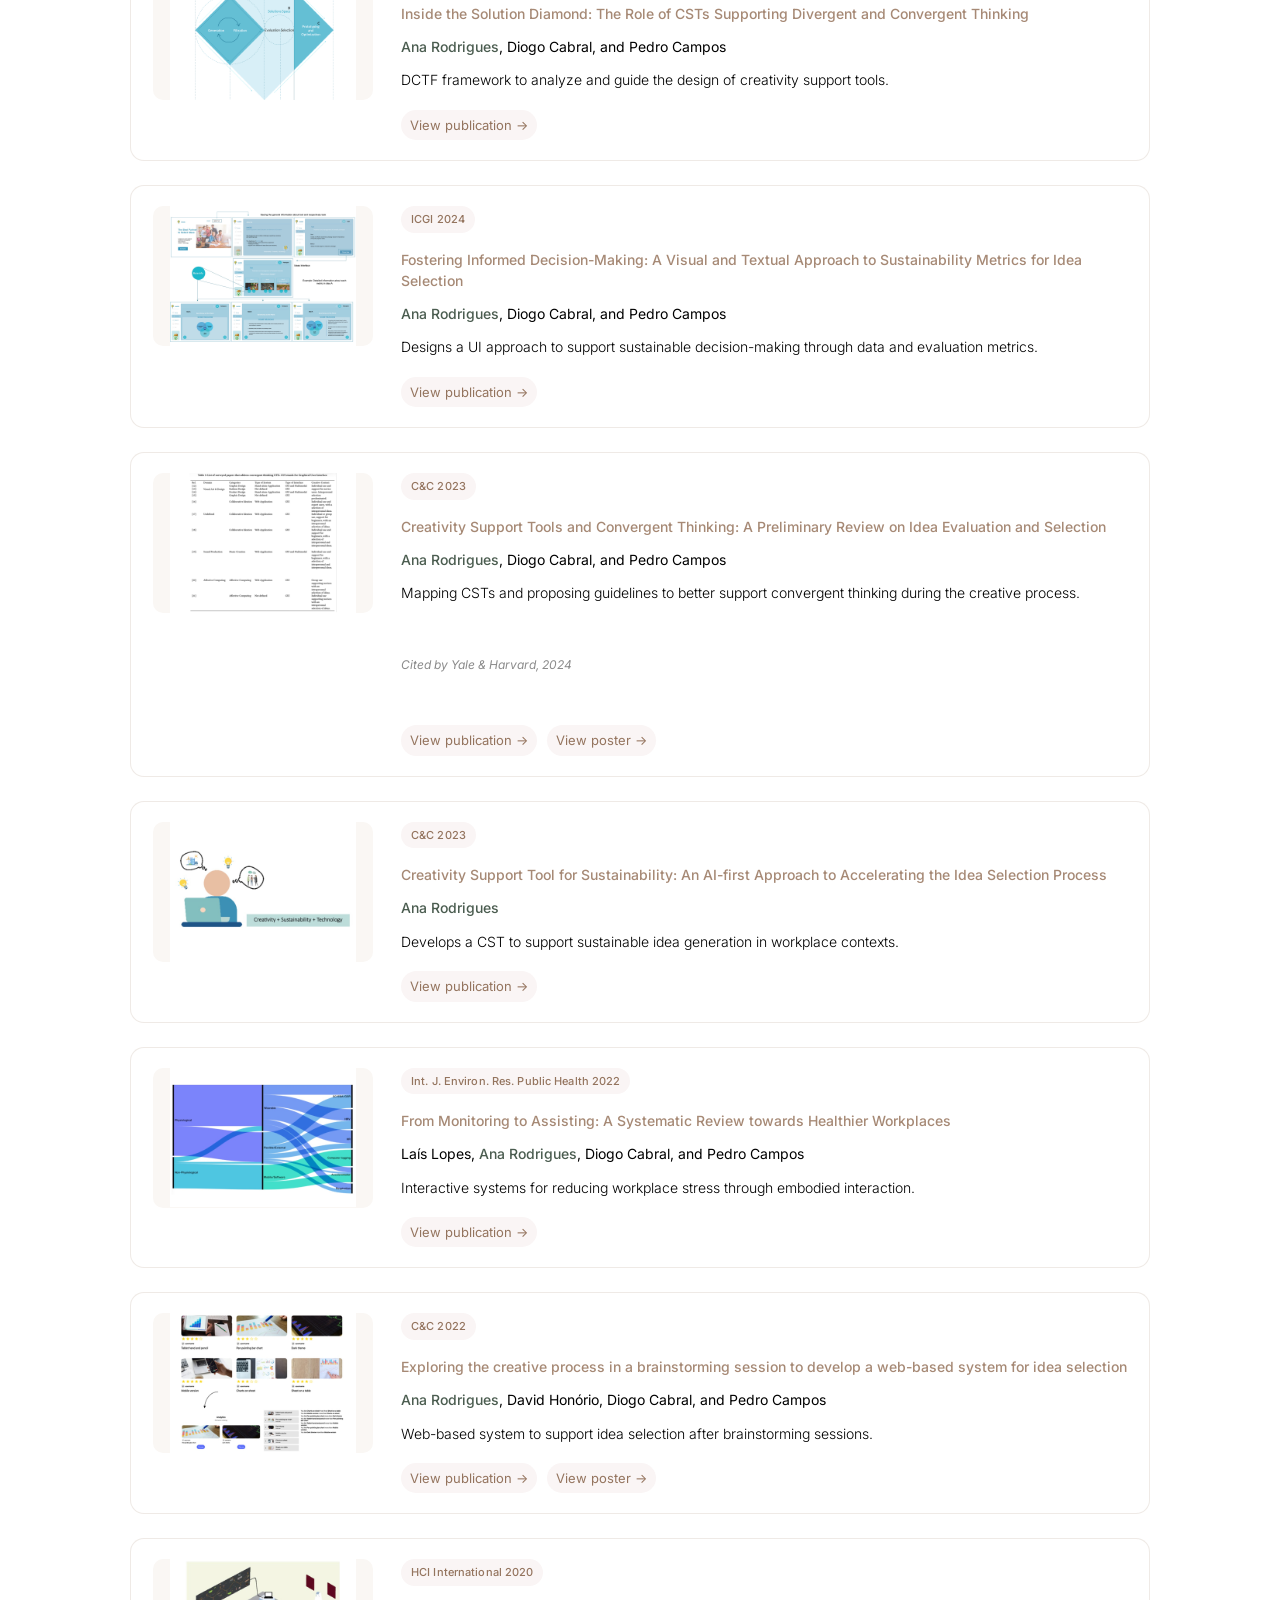
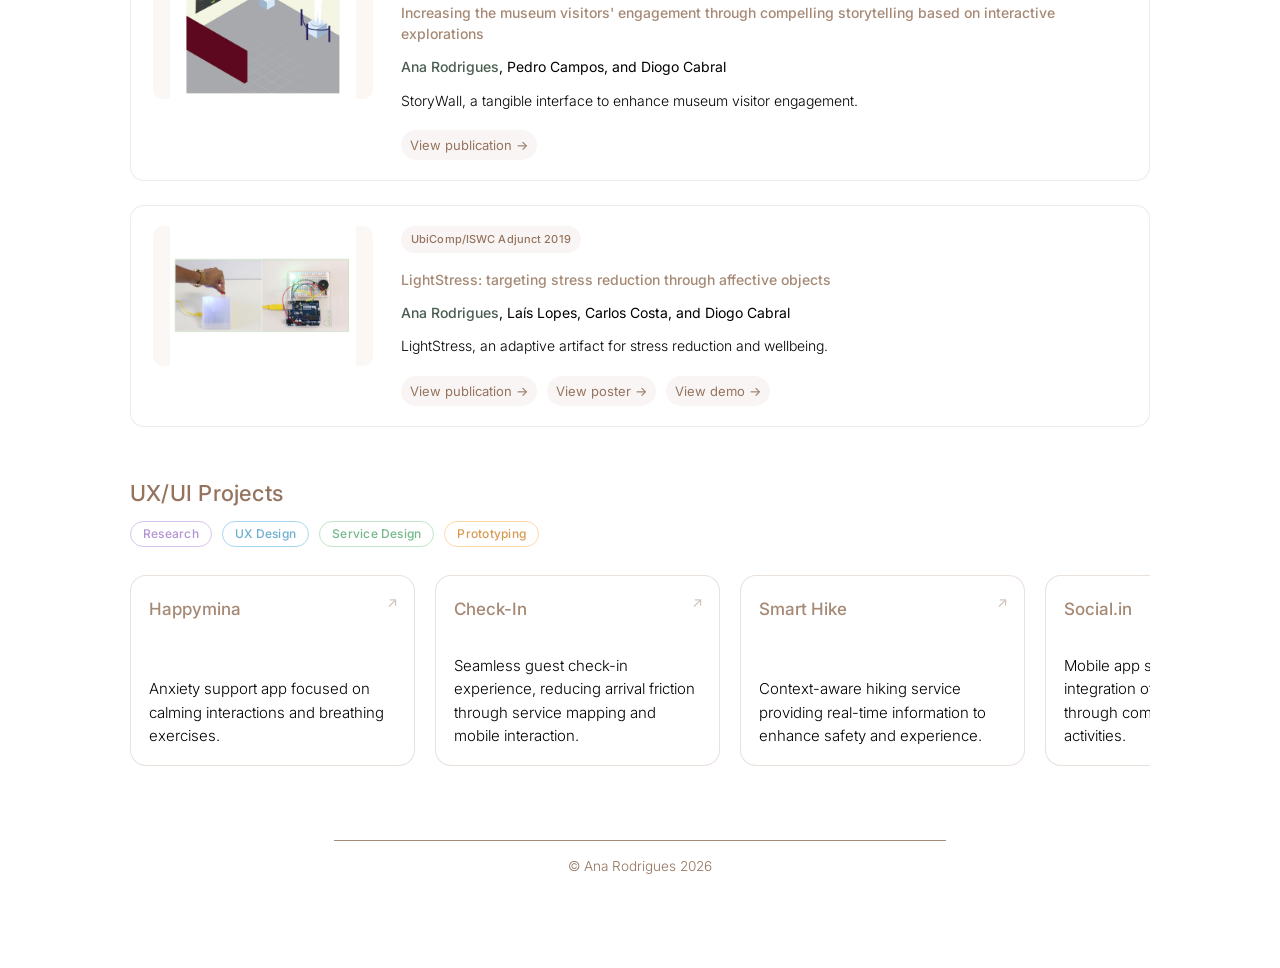
==== commit 432714f1: "Update index.html" ====
--- a/index.html
+++ b/index.html
@@ -170,28 +170,32 @@
   background: #fff;
 }
   
-.publication-item:nth-of-type(even) .publication-image{
+/*.publication-item:nth-of-type(even) .publication-image{
   order: 2;
 }
 
 .publication-item:nth-of-type(even) .publication-text{
   order: 1;
-}
+}*/
 
 .publication-image{
   width: 220px;
-  min-height: 140px;
+  height: 140px;
   display: flex;
   justify-content: center;
-  align-items: flex-start;
+  align-items: center;
+  background: #faf7f4;
+  border-radius: 10px;
+  overflow: hidden;
 }
 
 .publication-image img{
-  width: 220px;
   max-width: 100%;
+  max-height: 100%;
+  width: auto;
   height: auto;
   display: block;
-  border-radius: 10px;
+  border-radius: 0;
 }
 
 .publication-text{
@@ -203,10 +207,10 @@
 
 .publication-title{
   margin: 0 0 6px 0;
-  font-size: 15px;
+  font-size: 14px;
   font-weight: 500;
   color: #A68975;
-  line-height: 1.45;
+  line-height: 1.5;
 }
 
 .publication-authors{
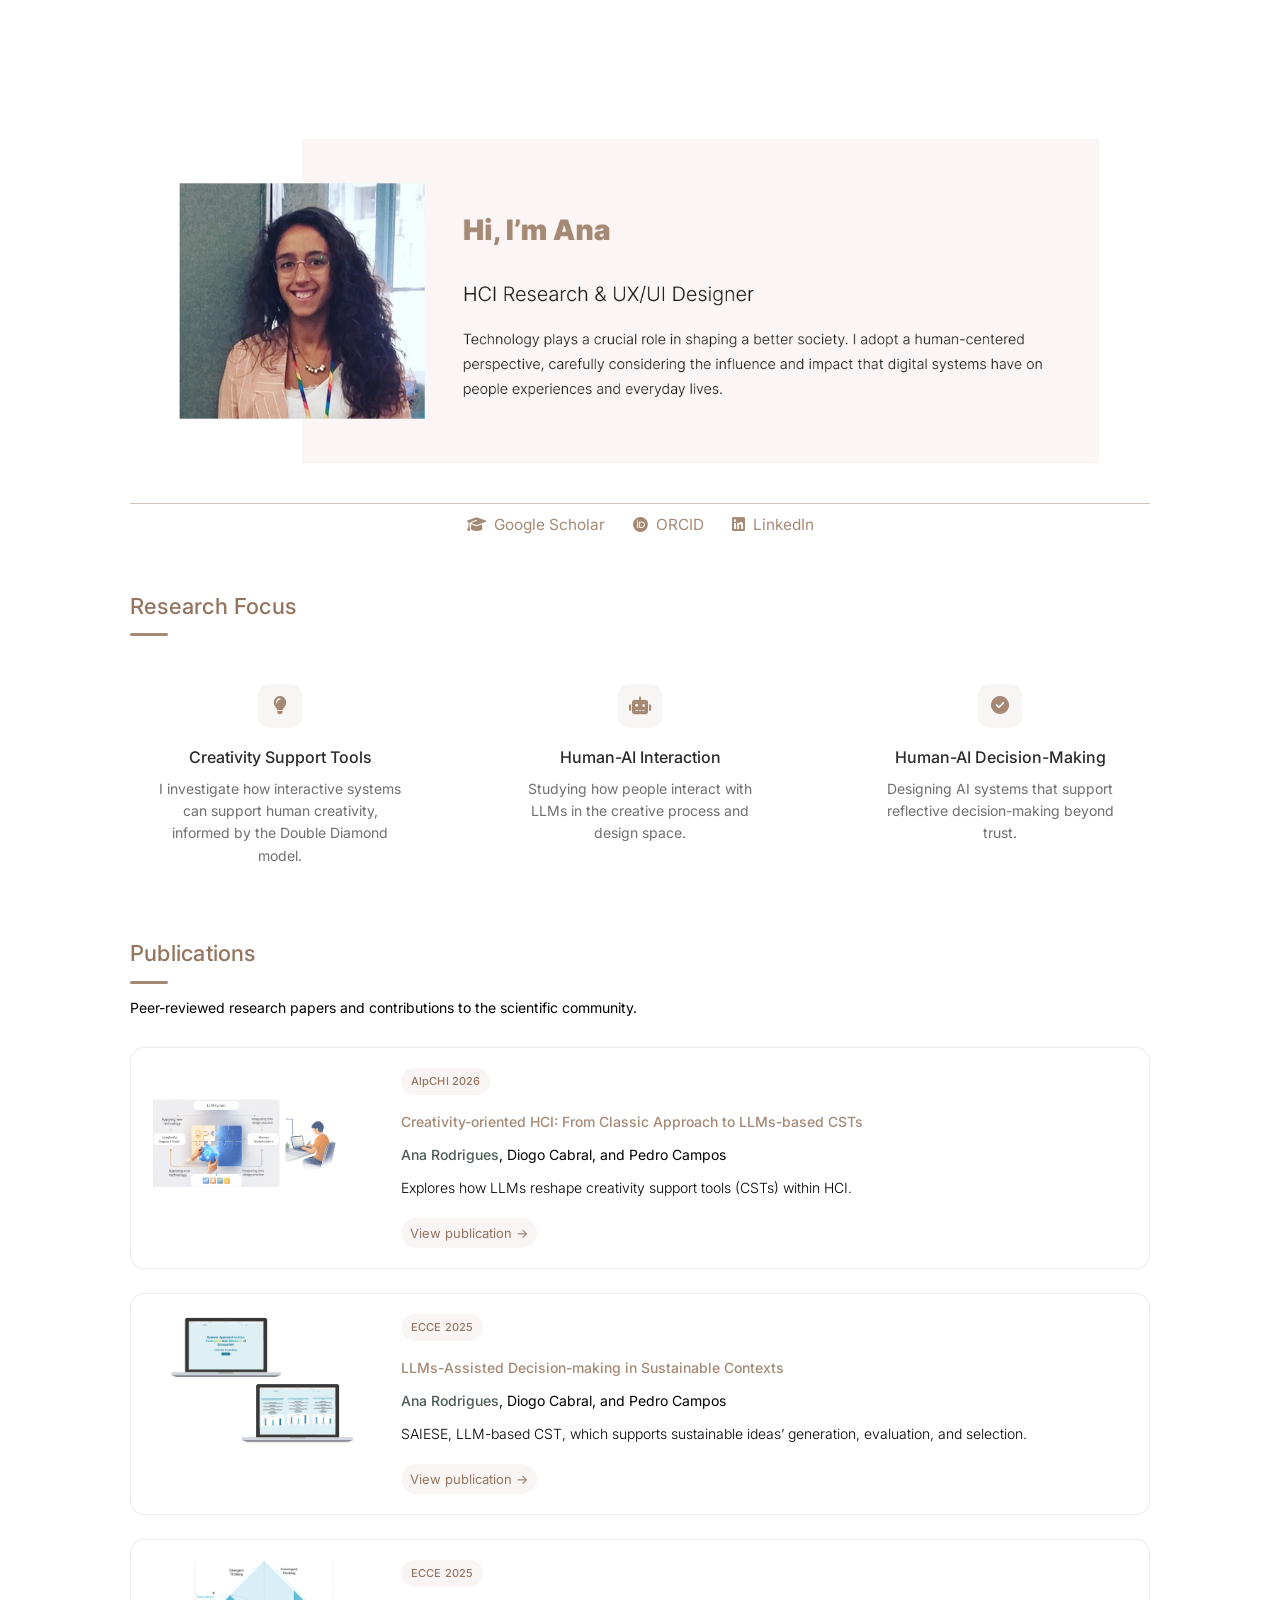
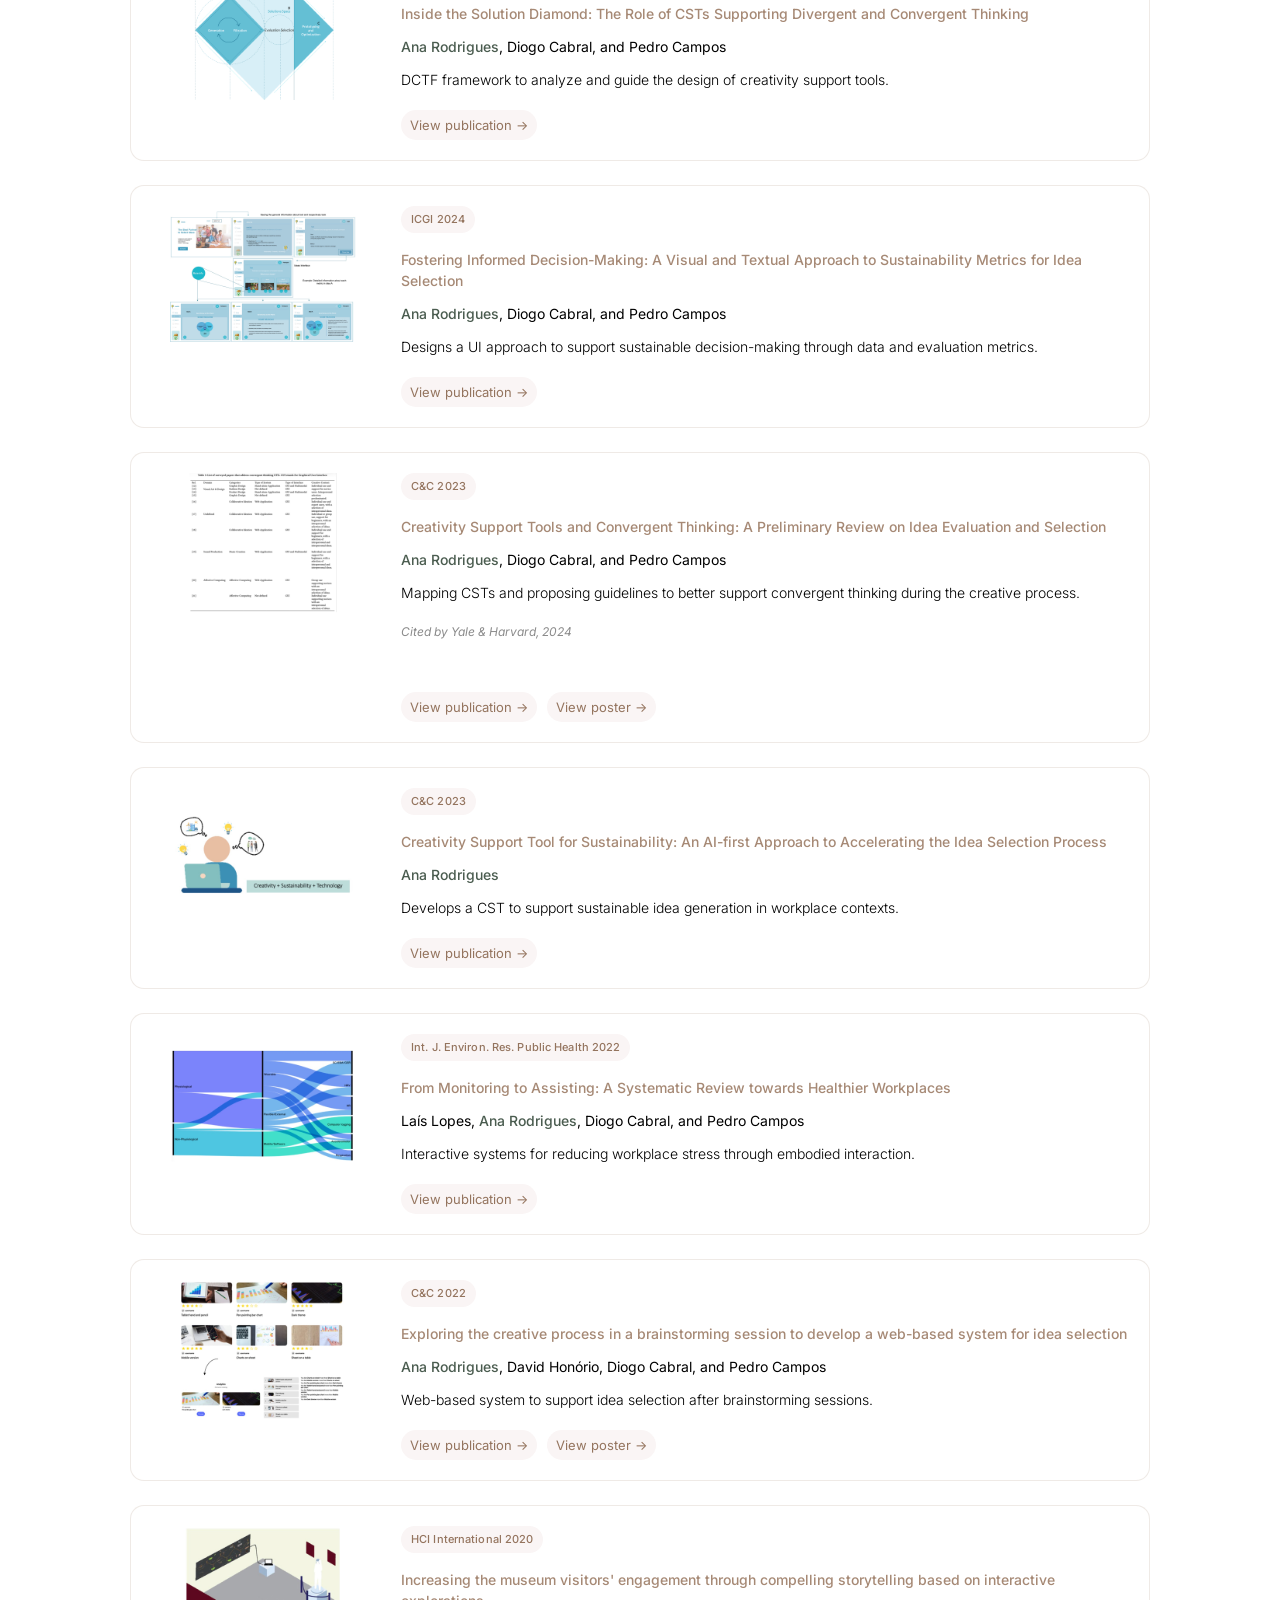
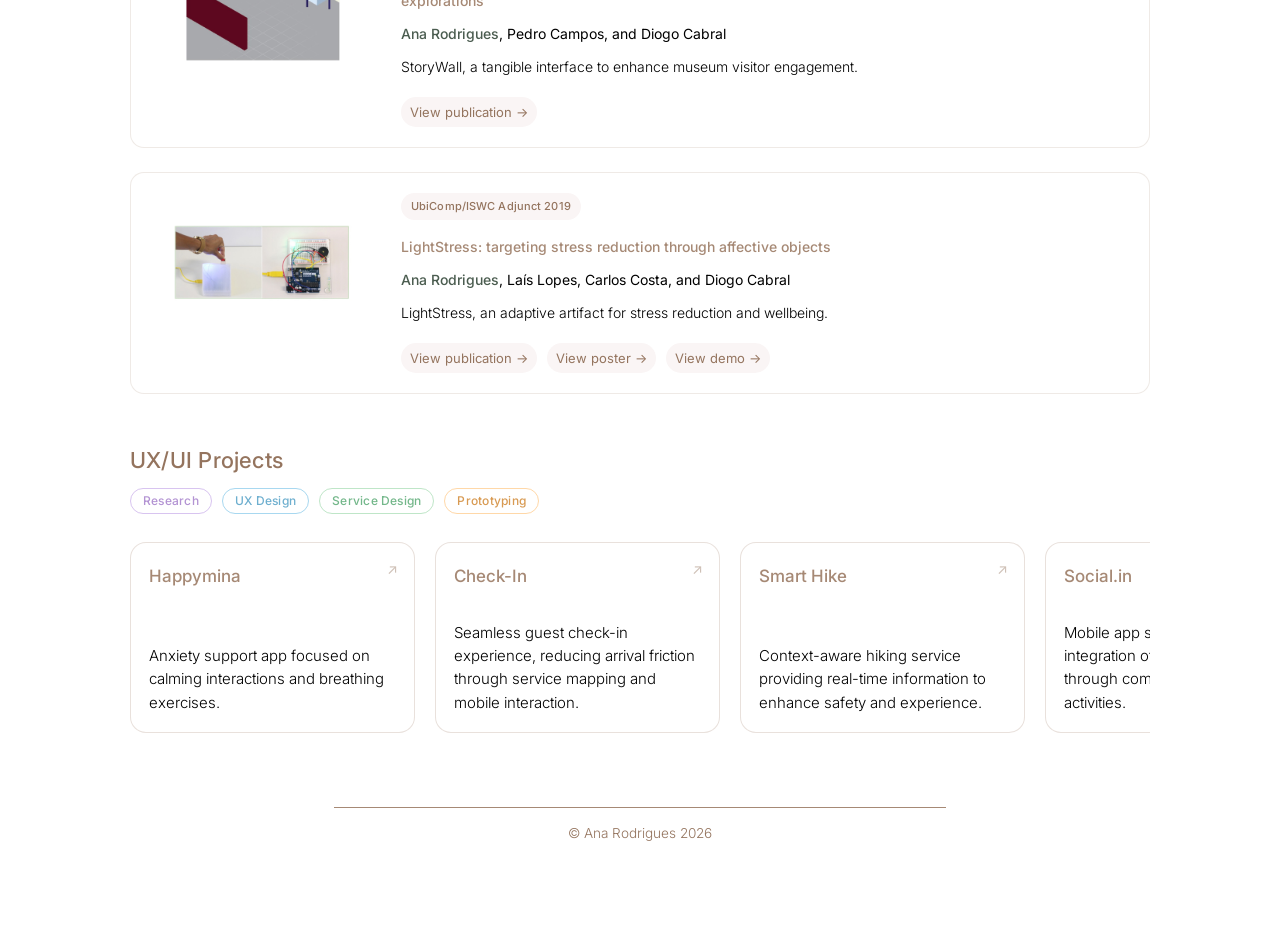
==== commit bfdf5601: "Update index.html" ====
--- a/index.html
+++ b/index.html
@@ -184,7 +184,7 @@
   display: flex;
   justify-content: center;
   align-items: center;
-  background: #faf7f4;
+  background: transparent;
   border-radius: 10px;
   overflow: hidden;
 }
@@ -714,7 +714,6 @@
         <p class="publication-description">
           Mapping CSTs and proposing guidelines to better support convergent thinking during the creative process.
         </p>
-        <br>
         <a href="https://doi.org/10.1016/j.yjoc.2024.100079" class="citation-note" target="_blank" rel="noopener">
           Cited by Yale &amp; Harvard, 2024
         </a>
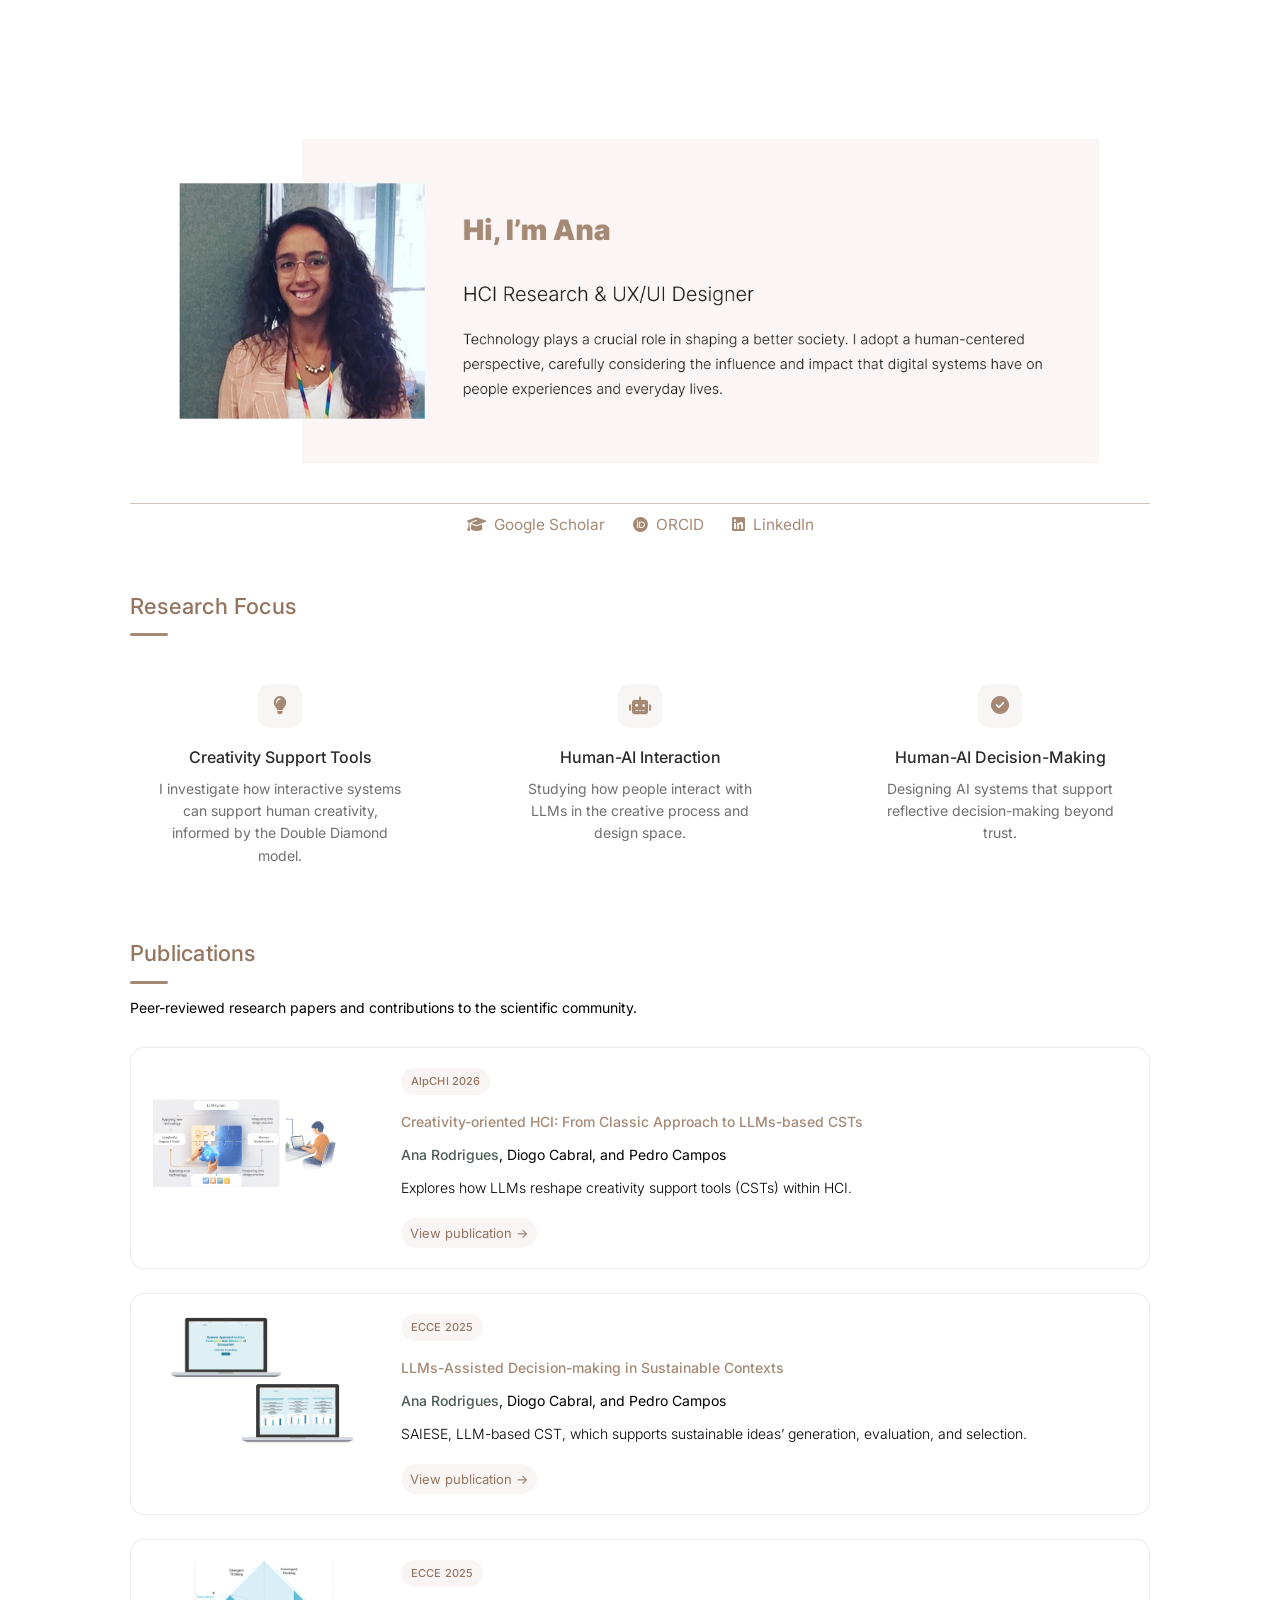
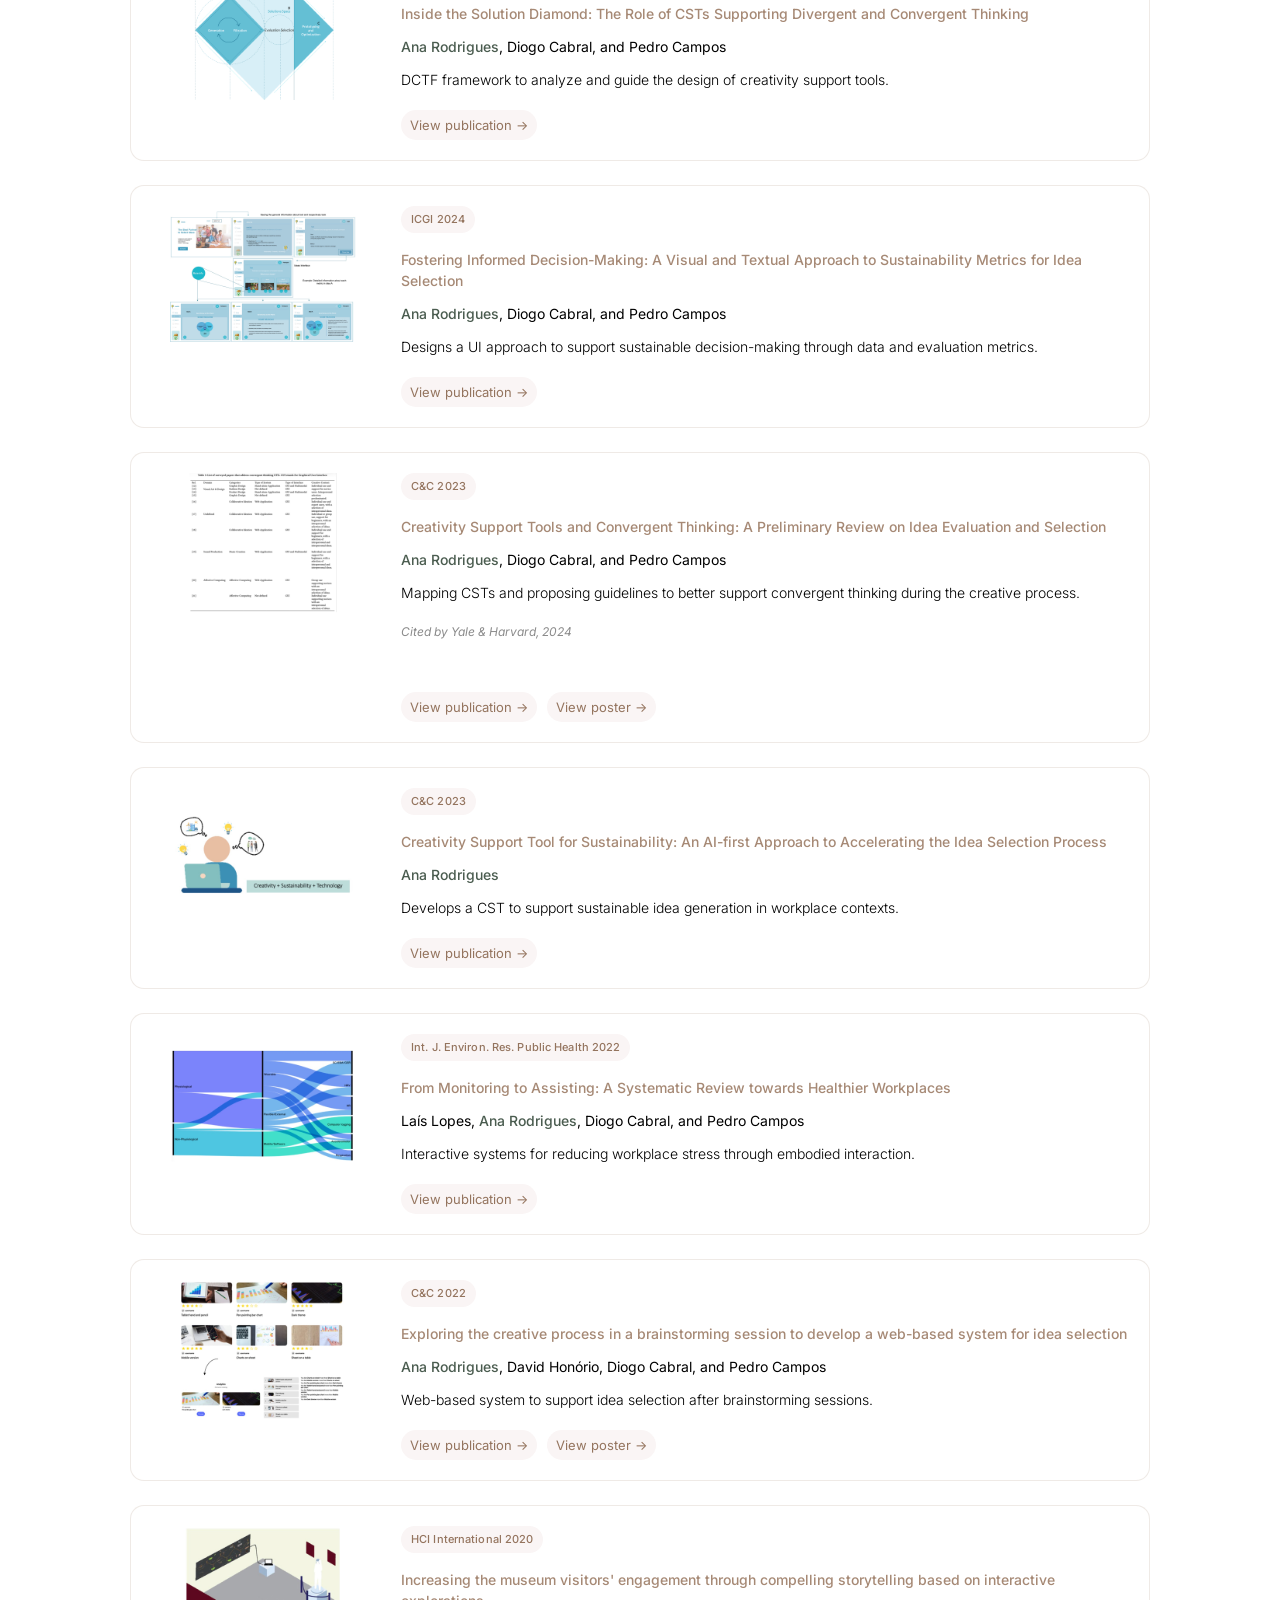
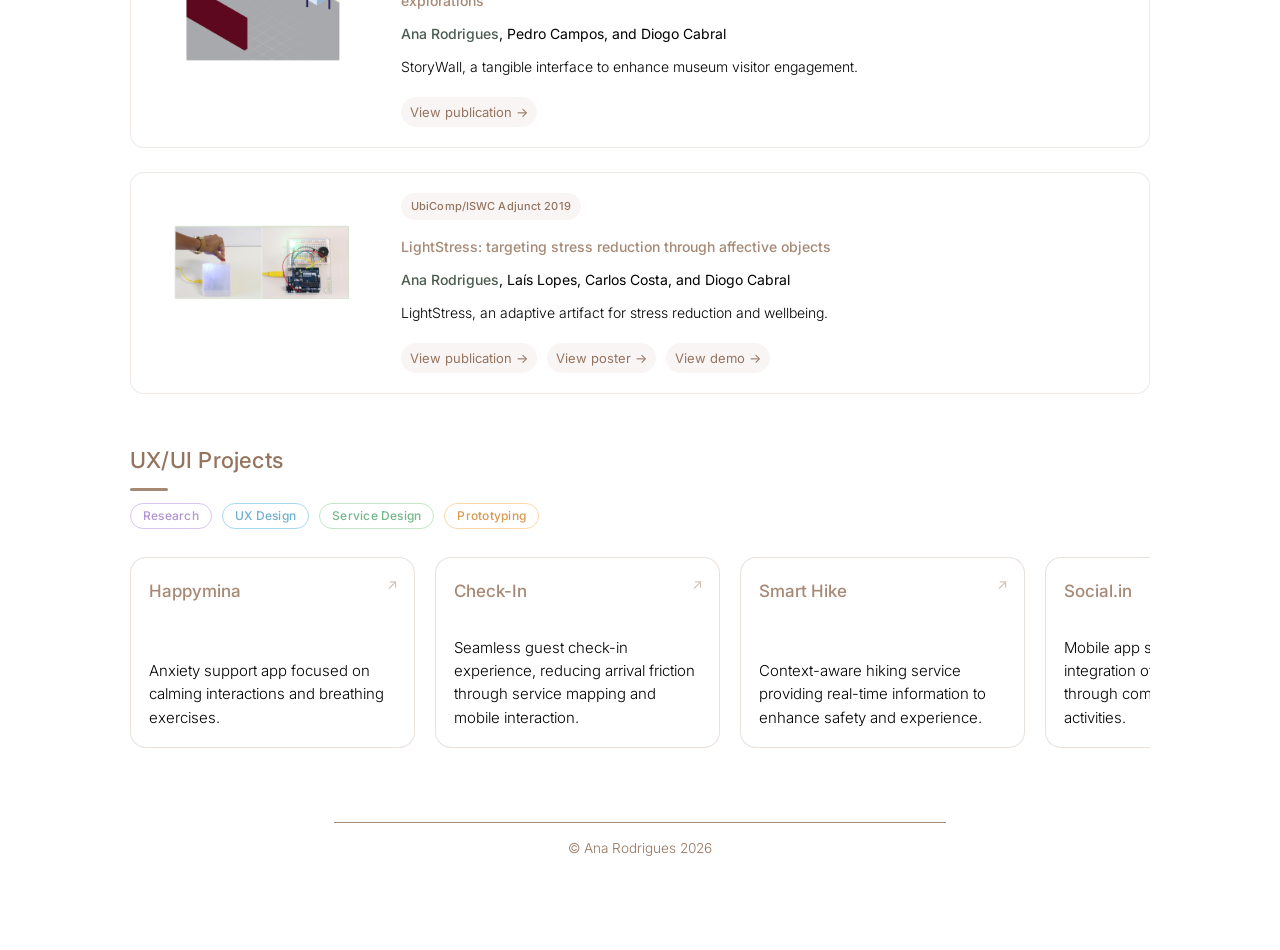
==== commit af7cc263: "Update index.html" ====
--- a/index.html
+++ b/index.html
@@ -816,7 +816,8 @@
 
   <div class="section">
     <h2>UX/UI Projects</h2>
-
+    <div class="section-title-line"></div>
+    
     <div class="projects-tags-top">
       <span class="tag-label tag-research">Research<span class="tag-tooltip">user research, interviews, benchmarking</span></span>
       <span class="tag-label tag-design">UX Design<span class="tag-tooltip">interface, interaction, UX thinking</span></span>
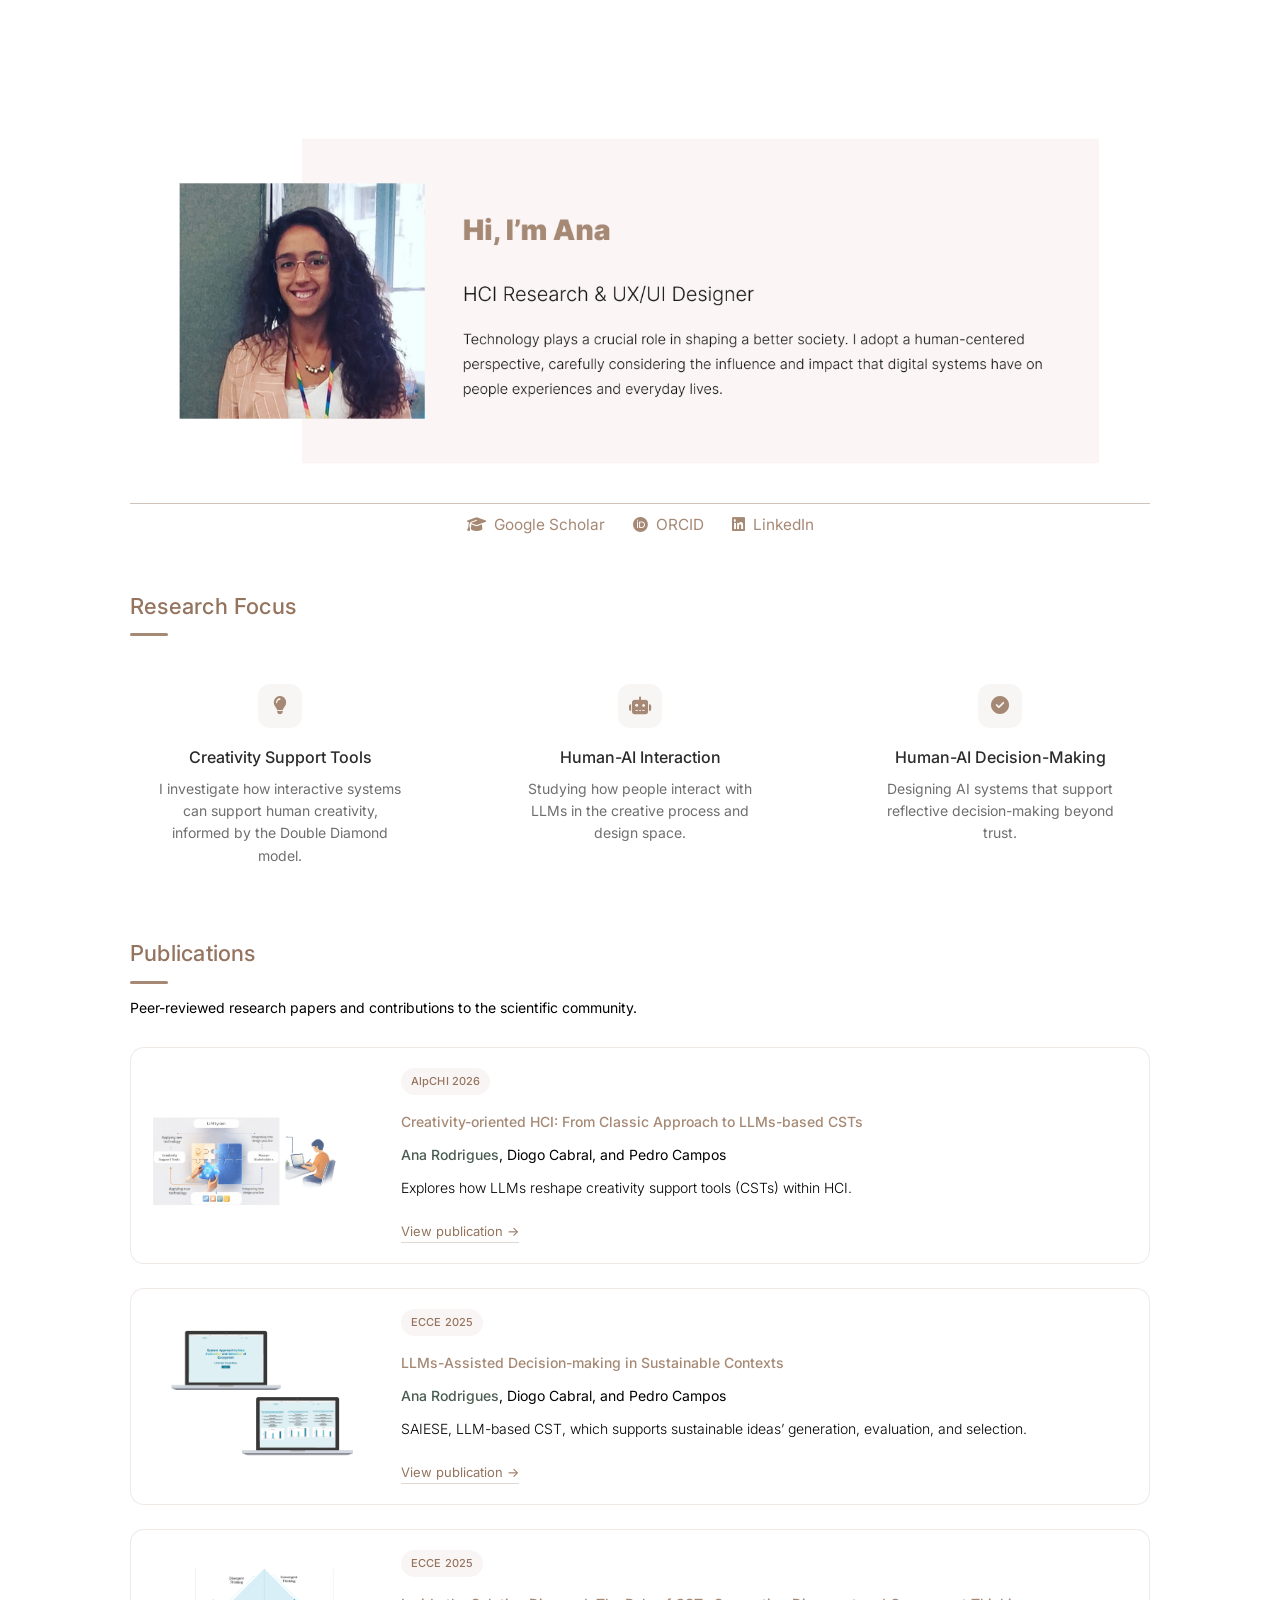
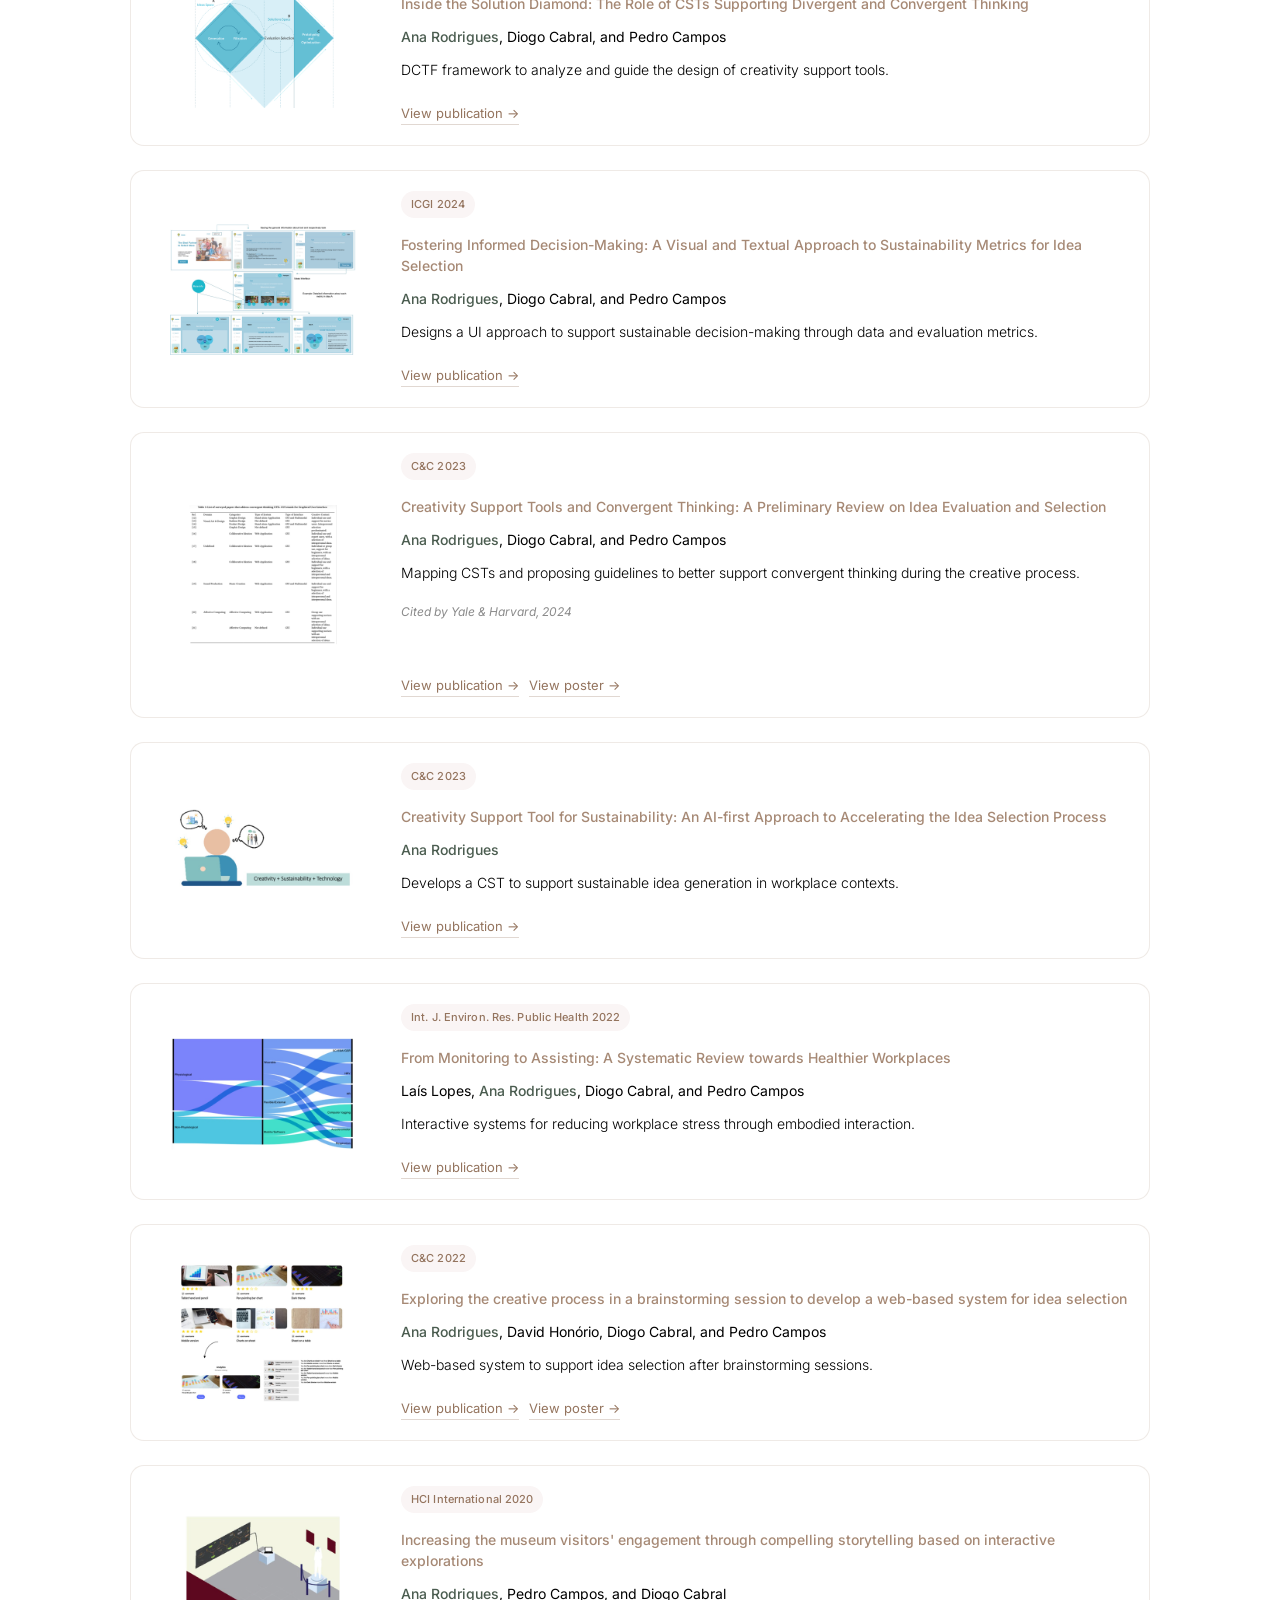
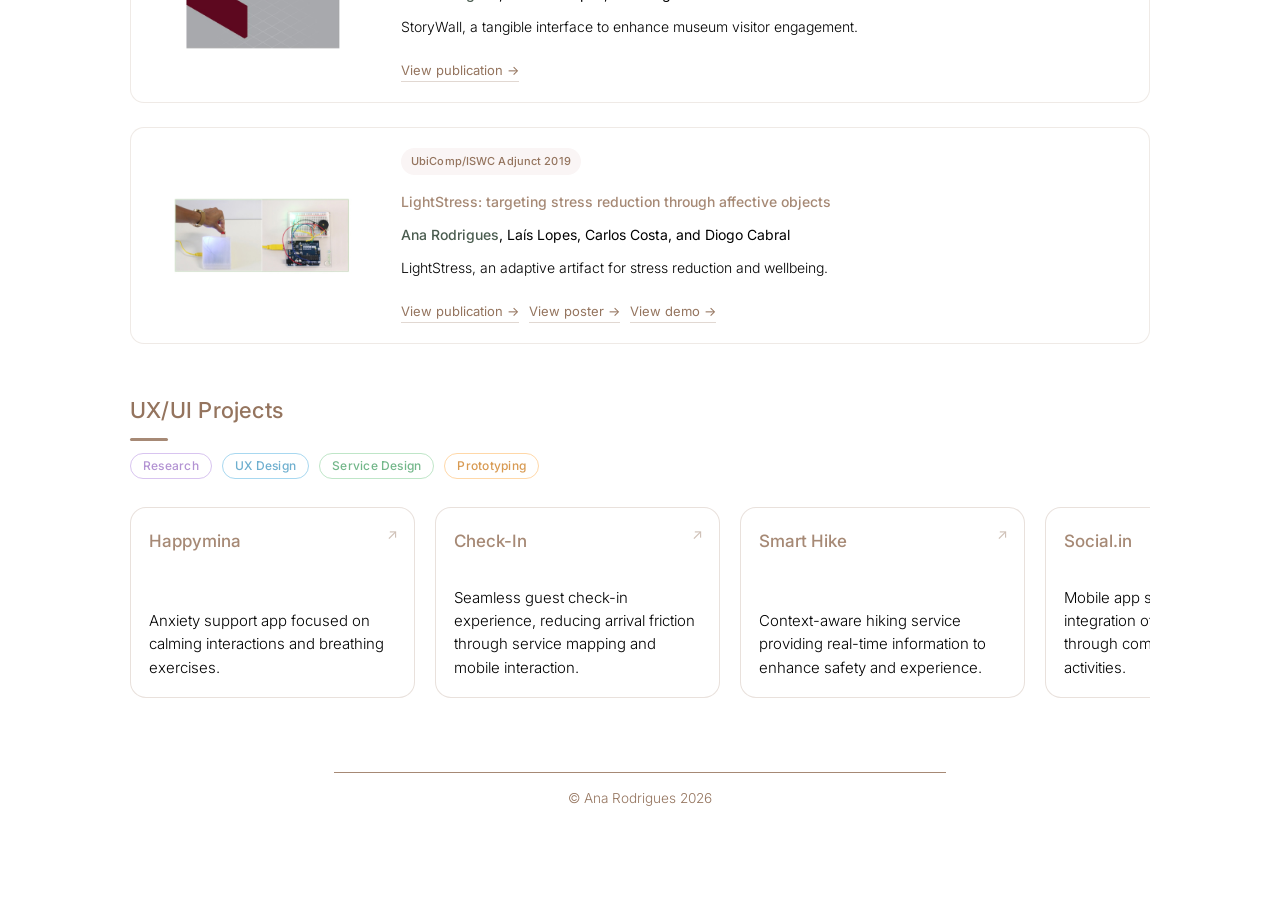
==== commit dcd2c057: "Update index.html" ====
--- a/index.html
+++ b/index.html
@@ -162,21 +162,13 @@
   display: grid;
   grid-template-columns: 220px 1fr;
   gap: 28px;
-  align-items: start;
+  align-items: center;
   margin: 0 0 24px 0;
   padding: 20px 22px;
   border: 1px solid rgba(166, 137, 117, 0.18);
   border-radius: 14px;
   background: #fff;
 }
-  
-/*.publication-item:nth-of-type(even) .publication-image{
-  order: 2;
-}
-
-.publication-item:nth-of-type(even) .publication-text{
-  order: 1;
-}*/
 
 .publication-image{
   width: 220px;
@@ -192,10 +184,8 @@
 .publication-image img{
   max-width: 100%;
   max-height: 100%;
-  width: auto;
-  height: auto;
+  object-fit: contain;
   display: block;
-  border-radius: 0;
 }
 
 .publication-text{
@@ -252,20 +242,26 @@
   gap: 10px;
   flex-wrap: wrap;
   align-items: center;
+  margin-top: 2px;
 }
 
 .publication-links a{
   font-size: 13px;
   text-decoration: none;
-  padding: 4px 9px;
-  border-radius: 20px;
-  background: #FAF5F5;
+  /*padding: 4px 9px;*/
+  padding: 0;
+  border: none;
+  /*background: #FAF5F5;*/
   color: #94745E;
-  transition: background 0.2s ease, transform 0.2s ease;
+  border-bottom: 1px solid rgba(148, 116, 94, 0.28);
+  transition: color 0.2s ease, border-color 0.2s ease, transform 0.2s ease;
 }
 
 .publication-links a:hover{
-  background: #efe8e3;
+  /*background: #efe8e3;
+  transform: translateY(-1px);*/
+  color: #7f614e;
+  border-bottom-color: #94745E;
   transform: translateY(-1px);
 }
 
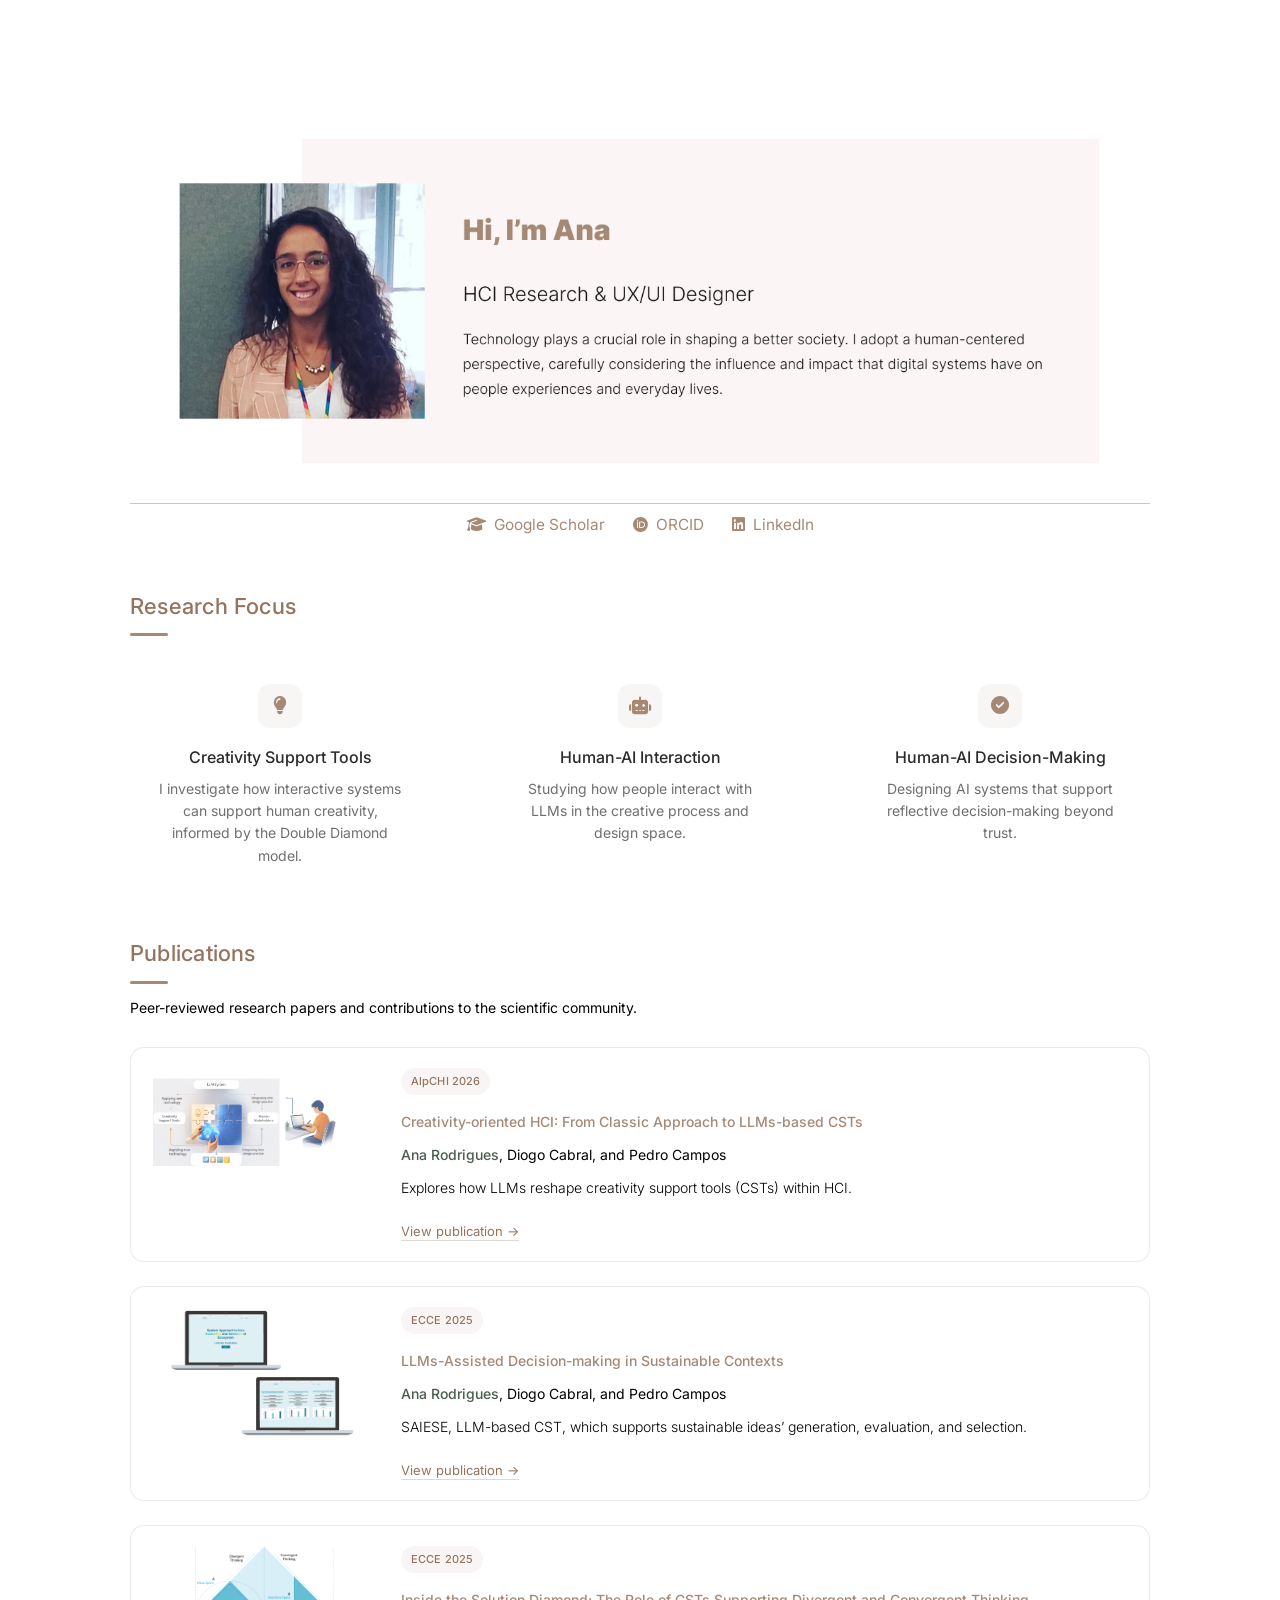
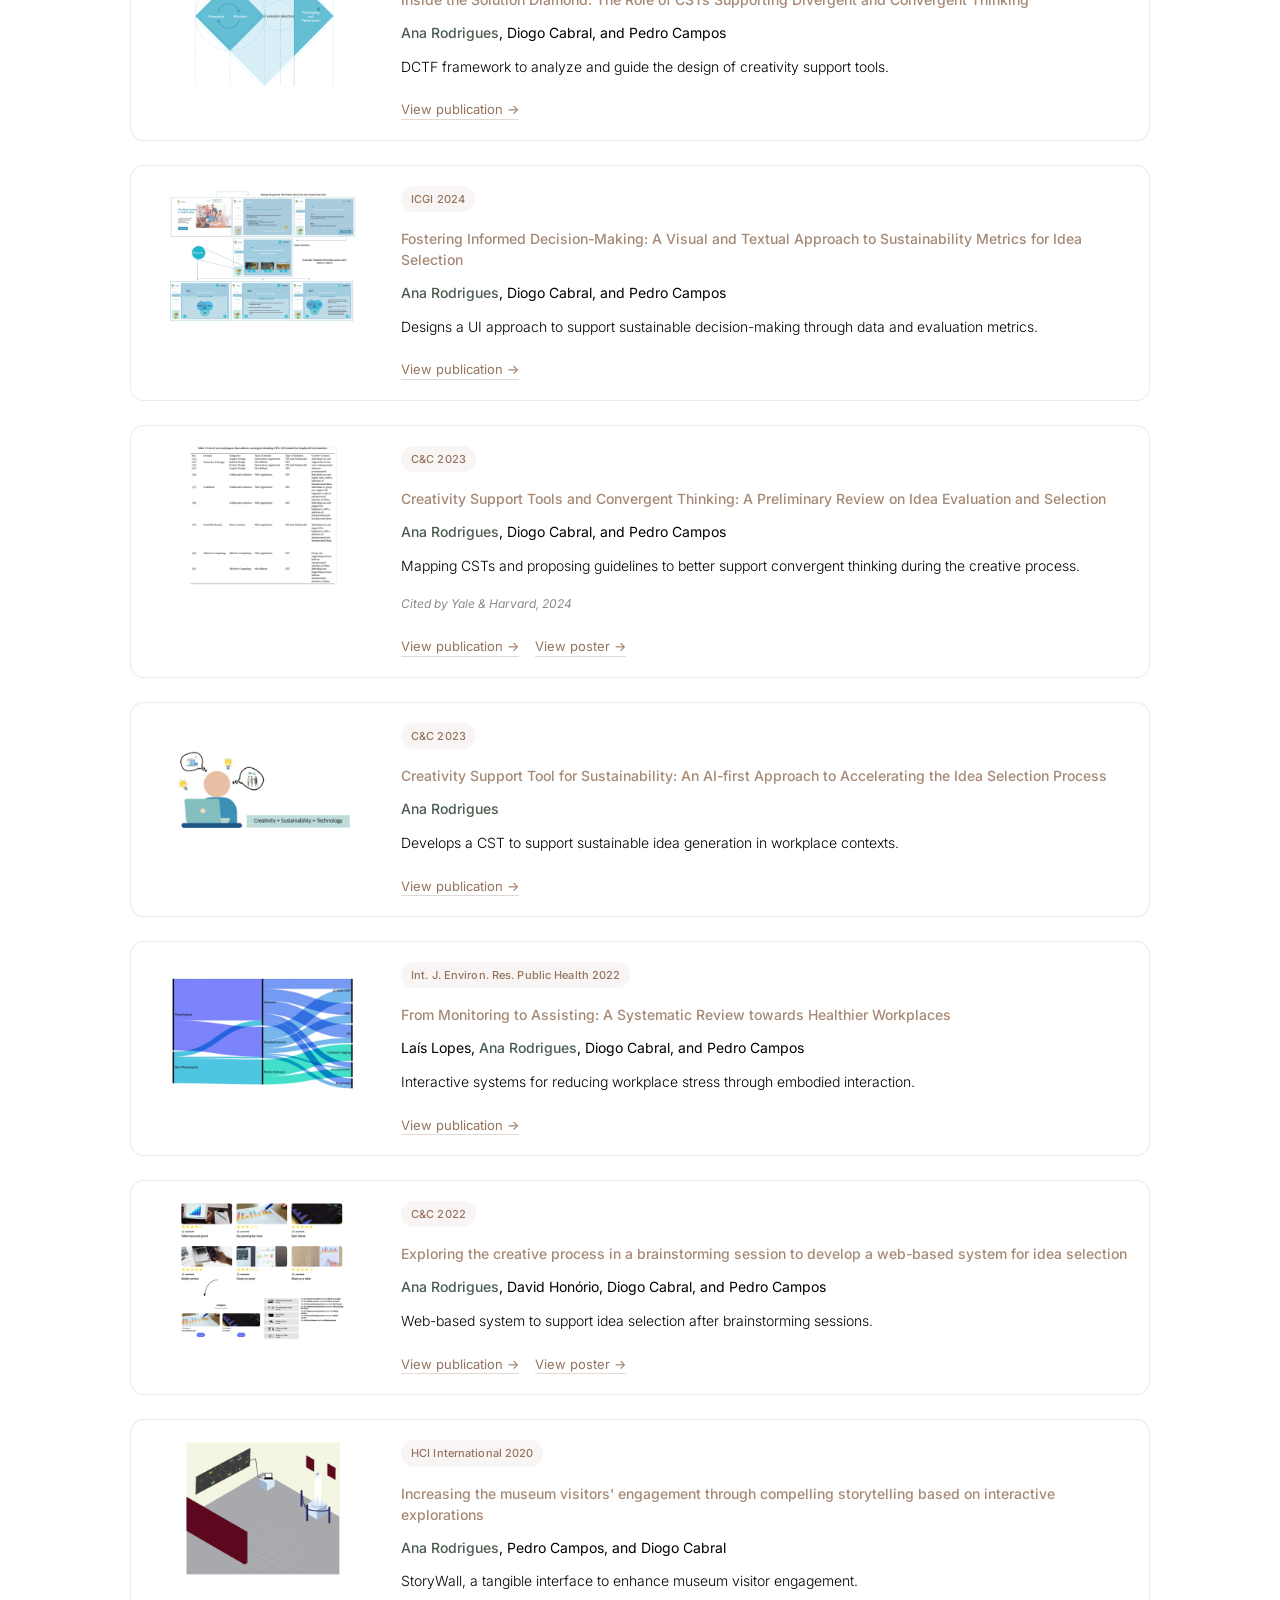
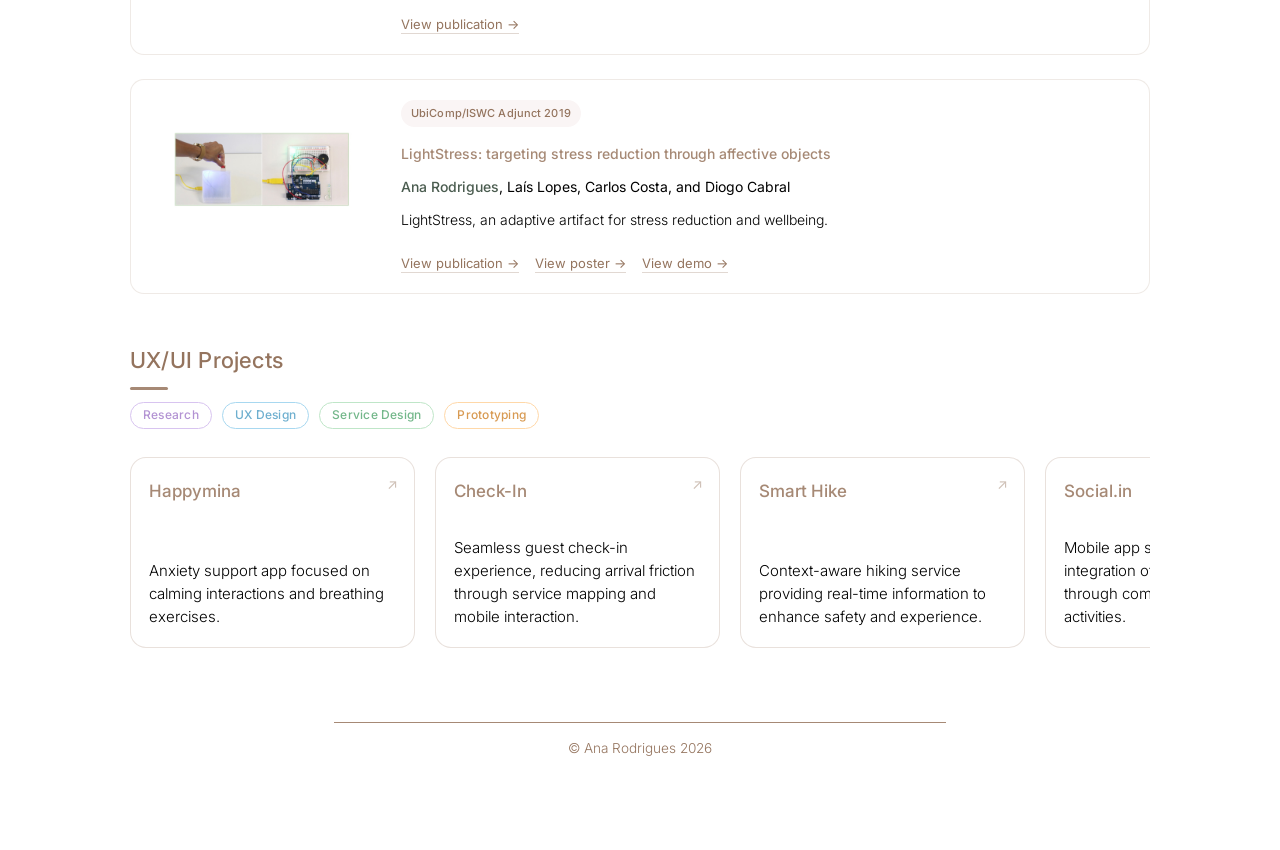
==== commit e244ca18: "Update index.html" ====
--- a/index.html
+++ b/index.html
@@ -162,7 +162,7 @@
   display: grid;
   grid-template-columns: 220px 1fr;
   gap: 28px;
-  align-items: center;
+  align-items: start;
   margin: 0 0 24px 0;
   padding: 20px 22px;
   border: 1px solid rgba(166, 137, 117, 0.18);
@@ -175,7 +175,7 @@
   height: 140px;
   display: flex;
   justify-content: center;
-  align-items: center;
+  align-items: flex-start;
   background: transparent;
   border-radius: 10px;
   overflow: hidden;
@@ -239,19 +239,18 @@
 
 .publication-links{
   display: flex;
-  gap: 10px;
+  gap: 16px;
   flex-wrap: wrap;
   align-items: center;
-  margin-top: 2px;
+  margin-top: 4px;
 }
 
 .publication-links a{
   font-size: 13px;
+  font-weight: 400;
+  line-height: 1.4;
   text-decoration: none;
-  /*padding: 4px 9px;*/
   padding: 0;
-  border: none;
-  /*background: #FAF5F5;*/
   color: #94745E;
   border-bottom: 1px solid rgba(148, 116, 94, 0.28);
   transition: color 0.2s ease, border-color 0.2s ease, transform 0.2s ease;
@@ -267,7 +266,7 @@
 
 .citation-note{
   display: inline-block;
-  margin: 0 0 12px 0;
+  margin: 0 0 14px 0;
   font-size: 12px;
   line-height: 1.5;
   font-style: italic;
@@ -440,10 +439,7 @@
 
 .project-links{
   display: flex;
-  /*justify-content: center;*/
   justify-content: flex-start;
-  /*gap: 8px;
-  flex-wrap: wrap;*/
 }
 
 .project-links a{
@@ -713,7 +709,6 @@
         <a href="https://doi.org/10.1016/j.yjoc.2024.100079" class="citation-note" target="_blank" rel="noopener">
           Cited by Yale &amp; Harvard, 2024
         </a>
-        <br>
         <div class="publication-links">
           <a href="https://doi.org/10.1145/3591196.3596821" target="_blank" rel="noopener">View publication →</a>
           <a href="preliminary/Poster_CC23.pdf" target="_blank">View poster →</a>
